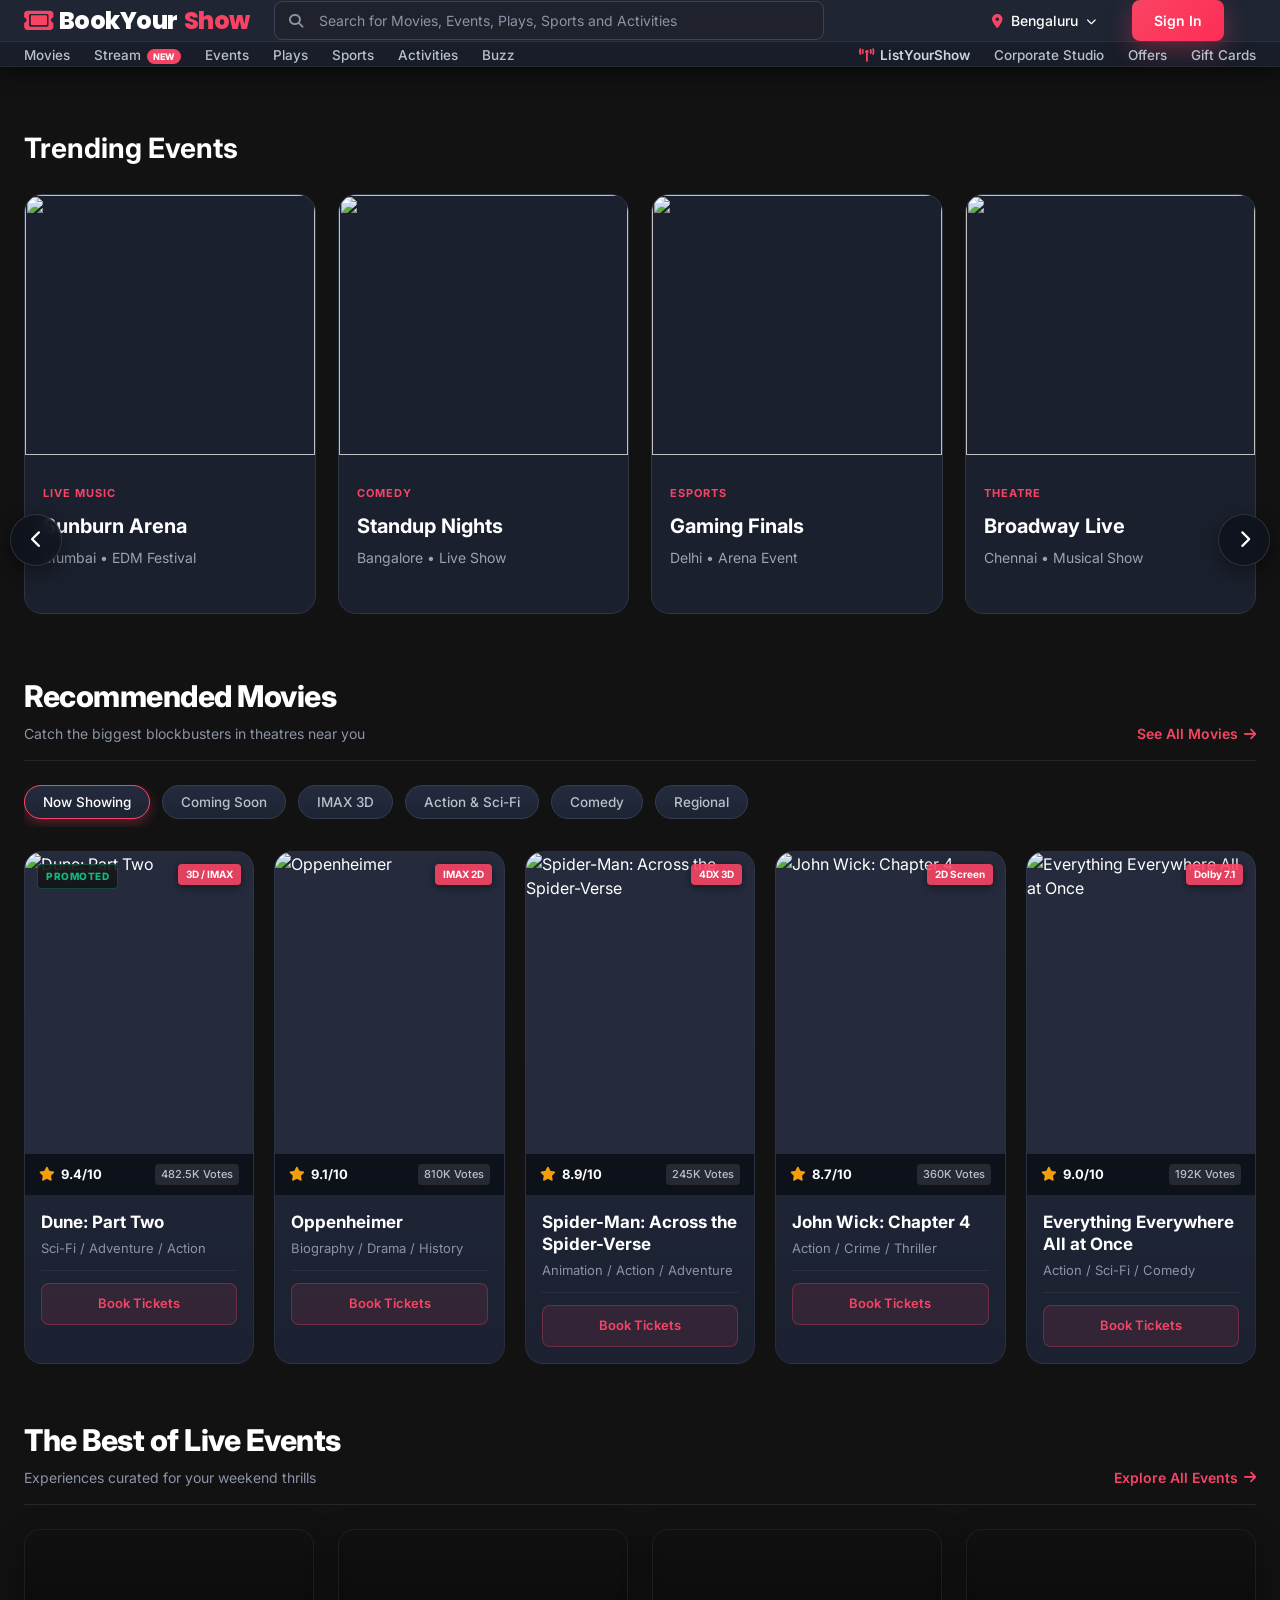
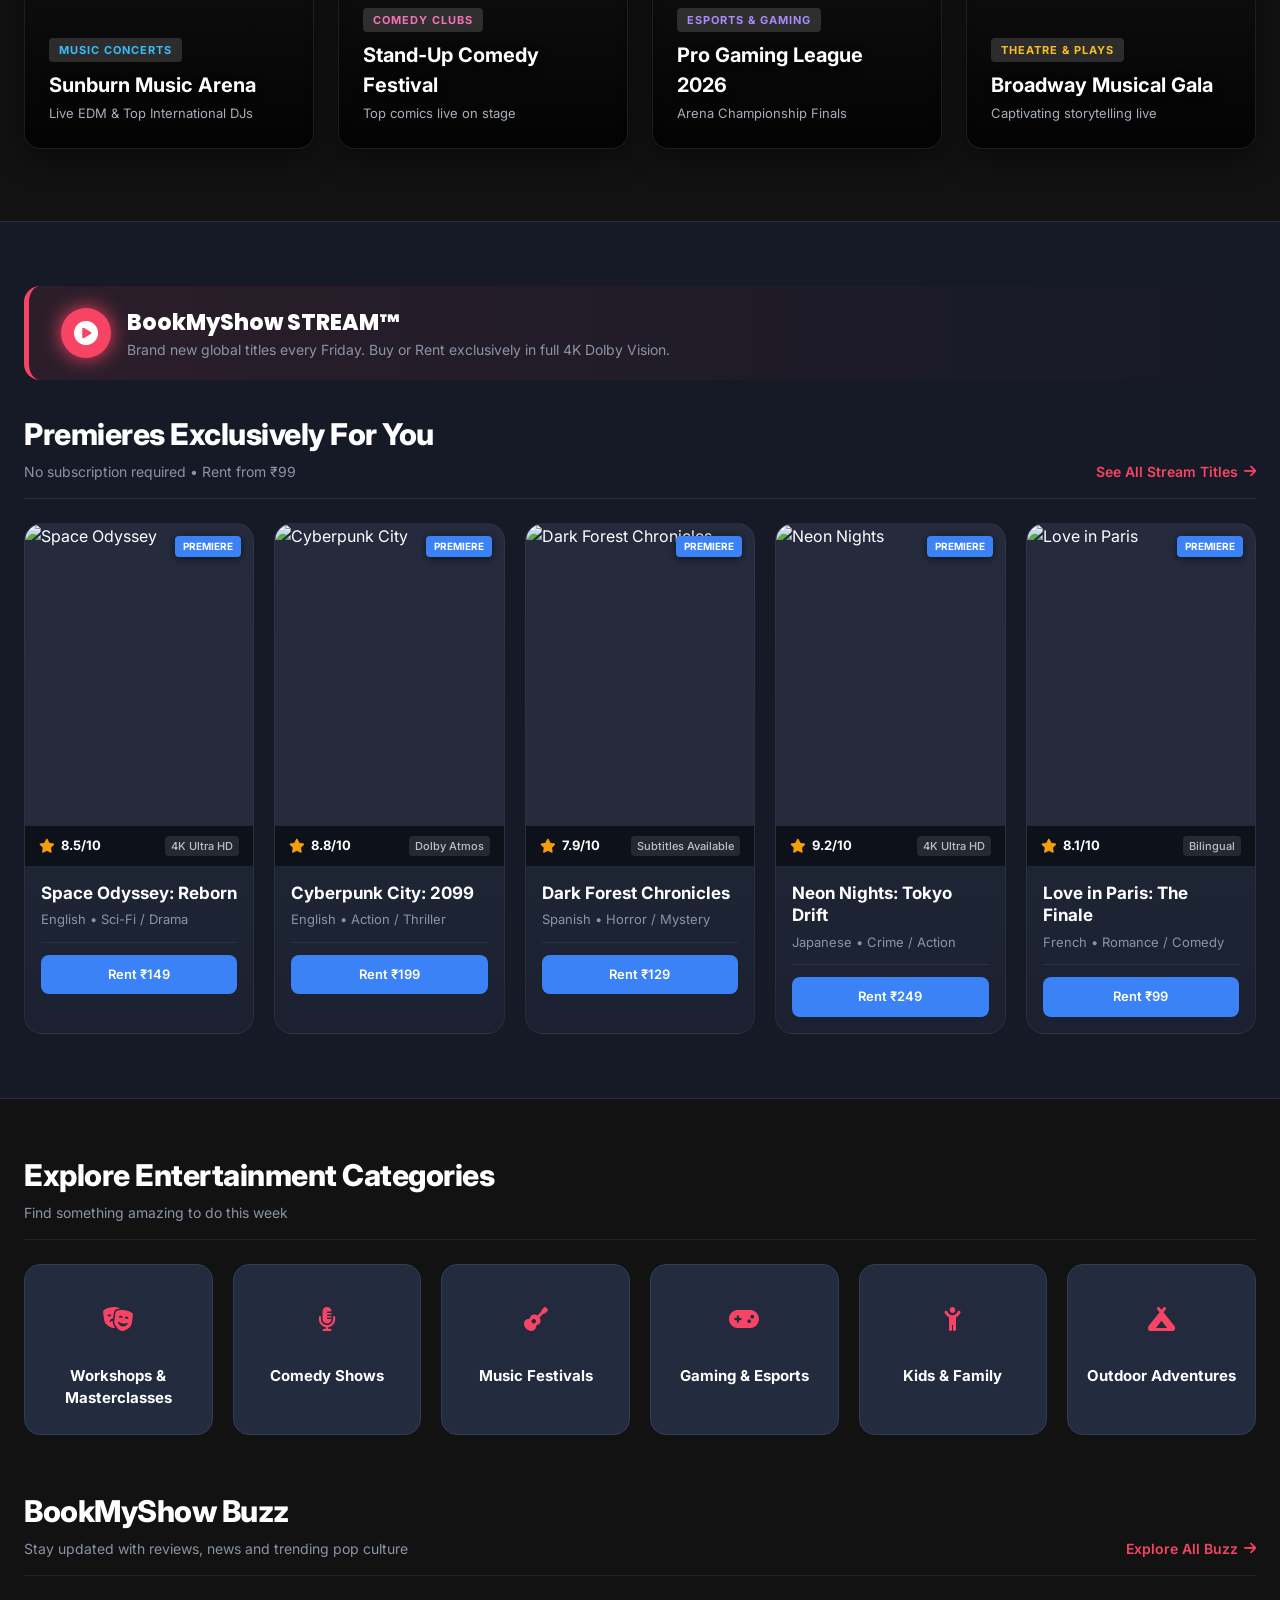
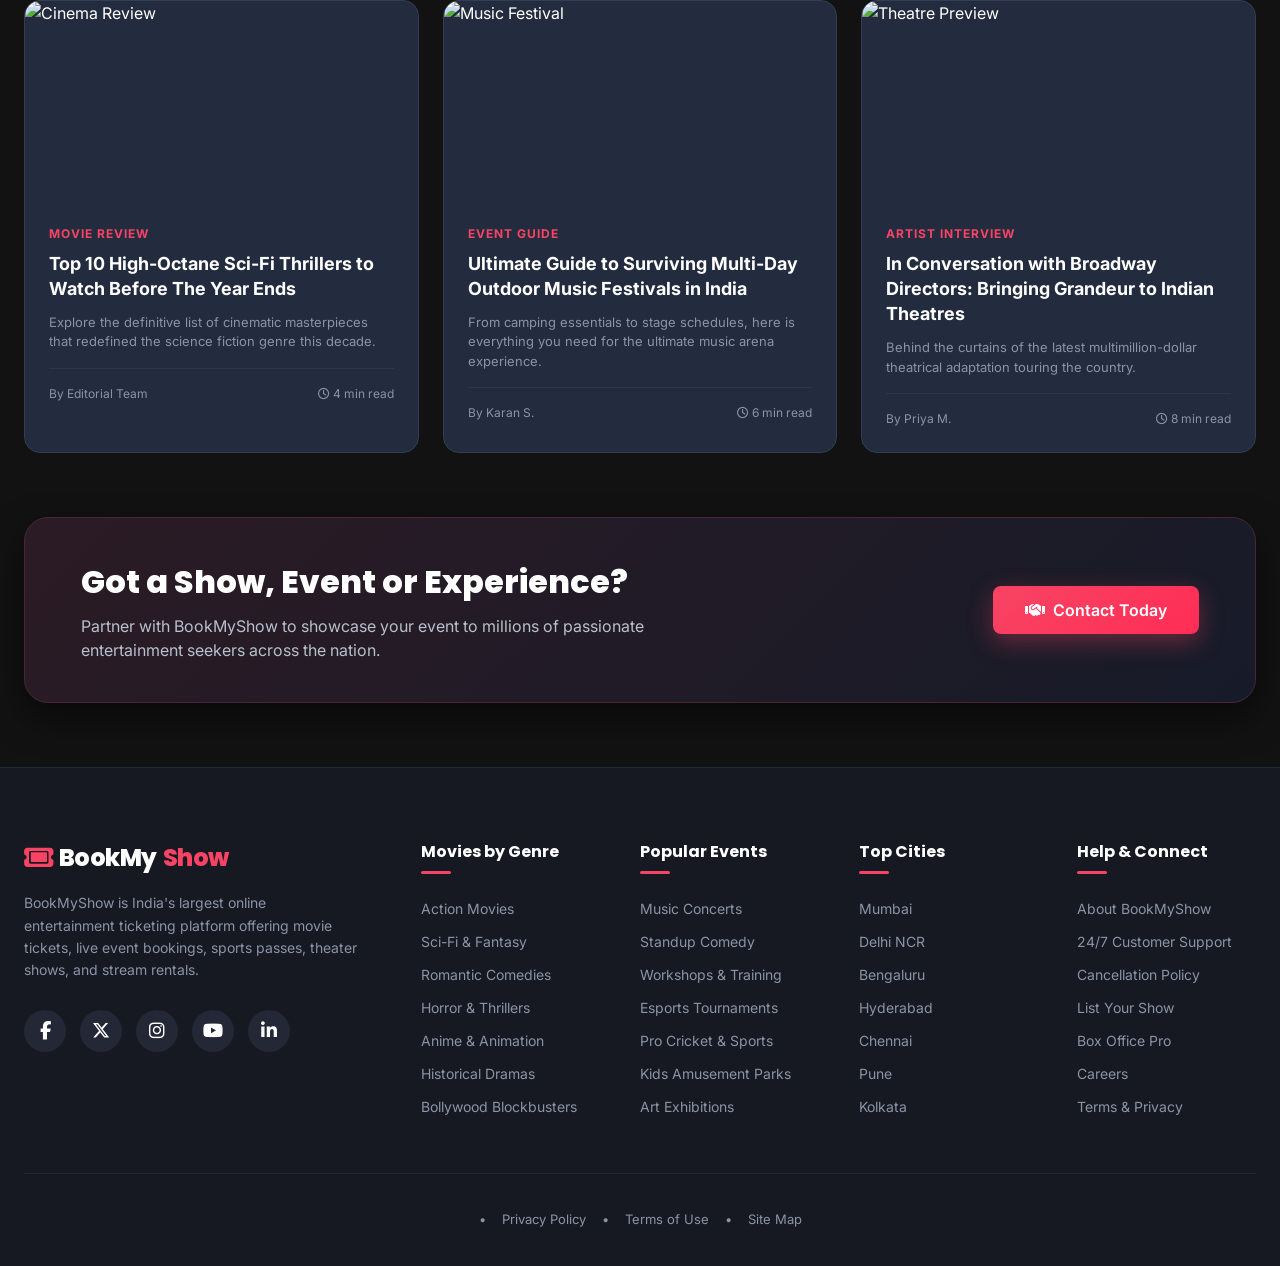
==== index.html @ 6dfcca44 "Bookmyshow website" ====
<!DOCTYPE html>
<html lang="en">
<head>
    <meta charset="UTF-8">
    <meta name="viewport" content="width=device-width, initial-scale=1.0">
    <title>BookMyShow - Movie Tickets, Plays, Sports, Events & Cinemas</title>
    <link rel="preconnect" href="https://fonts.googleapis.com">
    <link rel="preconnect" href="https://fonts.gstatic.com" crossorigin>
    <link href="https://fonts.googleapis.com/css2?family=Inter:wght@300;400;500;600;700;800&family=Poppins:wght@600;700;800&display=swap" rel="stylesheet">
    <link rel="stylesheet" href="https://cdnjs.cloudflare.com/ajax/libs/font-awesome/6.4.0/css/all.min.css">
    <link rel="stylesheet" href="bookmyshow.css">
</head>
<body>

    <header>
        <nav class="top-nav">
            <div class="container nav-container">
                <div class="nav-left">
                    <a href="#" class="brand-logo">
                        <i class="fa-solid fa-ticket"></i>
                        BookYour<span>Show</span>
                    </a>
                    <div class="search-container">
                        <i class="fa-solid fa-magnifying-glass search-icon"></i>
                        <input type="text" class="search-input" placeholder="Search for Movies, Events, Plays, Sports and Activities">
                    </div>
                </div>

                <div class="nav-right">
                    <div class="city-selector">
                        <i class="fa-solid fa-location-dot" style="color: var(--accent);"></i>
                        <span>Bengaluru</span>
                        <i class="fa-solid fa-chevron-down" style="font-size: 10px;"></i>
                        
                        <div class="city-dropdown">
                            <div class="dropdown-title">Popular Cities</div>
                            <div class="city-grid">
                                <div class="city-item">Mumbai</div>
                                <div class="city-item">NCR</div>
                                <div class="city-item">Bengaluru</div>
                                <div class="city-item">Hyderabad</div>
                                <div class="city-item">Ahmedabad</div>
                                <div class="city-item">Chandigarh</div>
                                <div class="city-item">Chennai</div>
                                <div class="city-item">Pune</div>
                                <div class="city-item">Kolkata</div>
                            </div>
                        </div>
                    </div>

                    <a href="signin.html" class="btn btn-primary">Sign In</a>
                    <div class="menu-toggle" title="Menu">
                    </div>
                </div>
            </div>
        </nav>

        <nav class="sub-nav">
            <div class="container sub-nav-container">
                <ul class="sub-nav-list">
                    <li><a href="#movies" class="sub-nav-link">Movies</a></li>
                    <li><a href="#stream" class="sub-nav-link">Stream<span class="sub-nav-badge">New</span></a></li>
                    <li><a href="#events" class="sub-nav-link">Events</a></li>
                    <li><a href="#plays" class="sub-nav-link">Plays</a></li>
                    <li><a href="#sports" class="sub-nav-link">Sports</a></li>
                    <li><a href="#activities" class="sub-nav-link">Activities</a></li>
                    <li><a href="#buzz" class="sub-nav-link">Buzz</a></li>
                </ul>
                <ul class="sub-nav-list sub-nav-right">
                    <li><a href="#" class="sub-nav-link" style="color: #cbd5e1; font-weight: 600;"><i class="fa-solid fa-tower-broadcast" style="margin-right: 6px; color: var(--accent);"></i>ListYourShow</a></li>
                    <li><a href="#" class="sub-nav-link">Corporate Studio</a></li>
                    <li><a href="#" class="sub-nav-link">Offers</a></li>
                    <li><a href="#" class="sub-nav-link">Gift Cards</a></li>
                </ul>
            </div>
        </nav>
    </header>

    <main>

<section class="trend-section container">

    <div class="trend-head">
        <h2>Trending Events</h2>

        <div class="trend-nav">
            <label for="event1"><i class="fa-solid fa-chevron-left"></i></label>
            <label for="event2"><i class="fa-solid fa-chevron-right"></i></label>
        </div>
    </div>

    <input type="radio" name="event-slider" id="event1" checked>
    <input type="radio" name="event-slider" id="event2">

    <div class="trend-slider">

        <div class="trend-track first">

            <div class="trend-card">
                <img src="https://images.unsplash.com/photo-1501386761578-eac5c94b800a?q=80&w=1200&auto=format&fit=crop">
                <div class="trend-info">
                    <span>LIVE MUSIC</span>
                    <h3>Sunburn Arena</h3>
                    <p>Mumbai • EDM Festival</p>
                </div>
            </div>

            <div class="trend-card">
                <img src="https://images.unsplash.com/photo-1514525253161-7a46d19cd819?q=80&w=1200&auto=format&fit=crop">
                <div class="trend-info">
                    <span>COMEDY</span>
                    <h3>Standup Nights</h3>
                    <p>Bangalore • Live Show</p>
                </div>
            </div>

            <div class="trend-card">
                <img src="https://images.unsplash.com/photo-1540039155733-5bb30b53aa14?q=80&w=1200&auto=format&fit=crop">
                <div class="trend-info">
                    <span>ESPORTS</span>
                    <h3>Gaming Finals</h3>
                    <p>Delhi • Arena Event</p>
                </div>
            </div>

            <div class="trend-card">
                <img src="https://images.unsplash.com/photo-1460723237483-7a6dc9d0b212?q=80&w=1200&auto=format&fit=crop">
                <div class="trend-info">
                    <span>THEATRE</span>
                    <h3>Broadway Live</h3>
                    <p>Chennai • Musical Show</p>
                </div>
            </div>

        </div>

        <div class="trend-track second">

            <div class="trend-card">
                <img src="https://images.unsplash.com/photo-1493225457124-a3eb161ffa5f?q=80&w=1200&auto=format&fit=crop">
                <div class="trend-info">
                    <span>DJ NIGHT</span>
                    <h3>Neon Party</h3>
                    <p>Hyderabad • Club Event</p>
                </div>
            </div>

            <div class="trend-card">
                <img src="https://images.unsplash.com/photo-1511578314322-379afb476865?q=80&w=1200&auto=format&fit=crop">
                <div class="trend-info">
                    <span>FOOD FEST</span>
                    <h3>Street Carnival</h3>
                    <p>Kolkata • Food Event</p>
                </div>
            </div>

            <div class="trend-card">
                <img src="https://images.unsplash.com/photo-1521334884684-d80222895322?q=80&w=1200&auto=format&fit=crop">
                <div class="trend-info">
                    <span>FASHION</span>
                    <h3>Fashion Week</h3>
                    <p>Mumbai • Designer Show</p>
                </div>
            </div>

            <div class="trend-card">
                <img src="https://images.unsplash.com/photo-1516280440614-37939bbacd81?q=80&w=1200&auto=format&fit=crop">
                <div class="trend-info">
                    <span>LIVE BAND</span>
                    <h3>Indie Tour</h3>
                    <p>Bangalore • Arena</p>
                </div>
            </div>

        </div>

    </div>

</section>

        <section id="movies" class="container">
            <div class="section-header">
                <div class="section-title-wrapper">
                    <h2 class="section-title">Recommended Movies</h2>
                    <p class="section-subtitle">Catch the biggest blockbusters in theatres near you</p>
                </div>
                <a href="#" class="see-all">See All Movies <i class="fa-solid fa-arrow-right"></i></a>
            </div>

            <div class="filter-tags">
                <button class="filter-btn active">Now Showing</button>
                <button class="filter-btn">Coming Soon</button>
                <button class="filter-btn">IMAX 3D</button>
                <button class="filter-btn">Action & Sci-Fi</button>
                <button class="filter-btn">Comedy</button>
                <button class="filter-btn">Regional</button>
            </div>

            <div class="movie-grid">
                <!-- Movie Card 1 -->
                <div class="movie-card">
                    <div class="poster-container">
                        <span class="promoted-badge">Promoted</span>
                        <span class="format-badge">3D / IMAX</span>
                        <img src="https://images.unsplash.com/photo-1534447677768-be436bb09401?q=80&w=800&auto=format&fit=crop" alt="Dune: Part Two" class="poster-img">
                        <div class="rating-bar">
                            <div class="rating-score"><i class="fa-solid fa-star"></i> 9.4/10</div>
                            <div class="votes-count">482.5K Votes</div>
                        </div>
                    </div>
                    <div class="movie-info">
                        <div>
                            <h3 class="movie-title">Dune: Part Two</h3>
                            <p class="movie-meta">Sci-Fi / Adventure / Action</p>
                        </div>
                        <div class="card-actions">
                            <a href="movies.html" class="book-btn">Book Tickets</a>
                        </div>
                    </div>
                </div>

                <div class="movie-card">
                    <div class="poster-container">
                        <span class="format-badge">IMAX 2D</span>
                        <img src="https://images.unsplash.com/photo-1509347528160-9a9e33742cdb?q=80&w=800&auto=format&fit=crop" alt="Oppenheimer" class="poster-img">
                        <div class="rating-bar">
                            <div class="rating-score"><i class="fa-solid fa-star"></i> 9.1/10</div>
                            <div class="votes-count">810K Votes</div>
                        </div>
                    </div>
                    <div class="movie-info">
                        <div>
                            <h3 class="movie-title">Oppenheimer</h3>
                            <p class="movie-meta">Biography / Drama / History</p>
                        </div>
                        <div class="card-actions">
                            <a href="movies.html" class="book-btn">Book Tickets</a>
                        </div>
                    </div>
                </div>

                <div class="movie-card">
                    <div class="poster-container">
                        <span class="format-badge">4DX 3D</span>
                        <img src="https://images.unsplash.com/photo-1579783900882-c0d3dad7b119?q=80&w=800&auto=format&fit=crop" alt="Spider-Man: Across the Spider-Verse" class="poster-img">
                        <div class="rating-bar">
                            <div class="rating-score"><i class="fa-solid fa-star"></i> 8.9/10</div>
                            <div class="votes-count">245K Votes</div>
                        </div>
                    </div>
                    <div class="movie-info">
                        <div>
                            <h3 class="movie-title">Spider-Man: Across the Spider-Verse</h3>
                            <p class="movie-meta">Animation / Action / Adventure</p>
                        </div>
                        <div class="card-actions">
                            <a href="movies.html" class="book-btn">Book Tickets</a>
                        </div>
                    </div>
                </div>

                <div class="movie-card">
                    <div class="poster-container">
                        <span class="format-badge">2D Screen</span>
                        <img src="https://images.unsplash.com/photo-1517604931442-7e0c8ed2963c?q=80&w=800&auto=format&fit=crop" alt="John Wick: Chapter 4" class="poster-img">
                        <div class="rating-bar">
                            <div class="rating-score"><i class="fa-solid fa-star"></i> 8.7/10</div>
                            <div class="votes-count">360K Votes</div>
                        </div>
                    </div>
                    <div class="movie-info">
                        <div>
                            <h3 class="movie-title">John Wick: Chapter 4</h3>
                            <p class="movie-meta">Action / Crime / Thriller</p>
                        </div>
                        <div class="card-actions">
                            <a href="movies.html" class="book-btn">Book Tickets</a>
                        </div>
                    </div>
                </div>

                <div class="movie-card">
                    <div class="poster-container">
                        <span class="format-badge">Dolby 7.1</span>
                        <img src="https://images.unsplash.com/photo-1485846234645-a62644f84728?q=80&w=800&auto=format&fit=crop" alt="Everything Everywhere All at Once" class="poster-img">
                        <div class="rating-bar">
                            <div class="rating-score"><i class="fa-solid fa-star"></i> 9.0/10</div>
                            <div class="votes-count">192K Votes</div>
                        </div>
                    </div>
                    <div class="movie-info">
                        <div>
                            <h3 class="movie-title">Everything Everywhere All at Once</h3>
                            <p class="movie-meta">Action / Sci-Fi / Comedy</p>
                        </div>
                        <div class="card-actions">
                            <a href="movies.html" class="book-btn">Book Tickets</a>
                        </div>
                    </div>
                </div>
            </div>
        </section>

        <section id="events" class="container" style="margin-top: 40px;">
            <div class="section-header">
                <div class="section-title-wrapper">
                    <h2 class="section-title">The Best of Live Events</h2>
                    <p class="section-subtitle">Experiences curated for your weekend thrills</p>
                </div>
                <a href="#" class="see-all">Explore All Events <i class="fa-solid fa-arrow-right"></i></a>
            </div>

            <div class="promo-grid">
                <div class="promo-card" style="background-image: url('https://images.unsplash.com/photo-1470225620780-dba8ba36b745?q=80&w=800&auto=format&fit=crop');">
                    <div class="promo-content">
                        <span class="promo-badge" style="color: #38bdf8;">Music Concerts</span>
                        <h3 class="promo-title">Sunburn Music Arena</h3>
                        <p class="promo-desc">Live EDM & Top International DJs</p>
                    </div>
                </div>

                <div class="promo-card" style="background-image: url('https://images.unsplash.com/photo-1585699324551-f6c309eed567?q=80&w=800&auto=format&fit=crop');">
                    <div class="promo-content">
                        <span class="promo-badge" style="color: #f472b6;">Comedy Clubs</span>
                        <h3 class="promo-title">Stand-Up Comedy Festival</h3>
                        <p class="promo-desc">Top comics live on stage</p>
                    </div>
                </div>

                <div class="promo-card" style="background-image: url('https://images.unsplash.com/photo-1540039155733-5bb30b53aa14?q=80&w=800&auto=format&fit=crop');">
                    <div class="promo-content">
                        <span class="promo-badge" style="color: #a78bfa;">Esports & Gaming</span>
                        <h3 class="promo-title">Pro Gaming League 2026</h3>
                        <p class="promo-desc">Arena Championship Finals</p>
                    </div>
                </div>

                <div class="promo-card" style="background-image: url('https://images.unsplash.com/photo-1460723237483-7a6dc9d0b212?q=80&w=800&auto=format&fit=crop');">
                    <div class="promo-content">
                        <span class="promo-badge" style="color: #fbbf24;">Theatre & Plays</span>
                        <h3 class="promo-title">Broadway Musical Gala</h3>
                        <p class="promo-desc">Captivating storytelling live</p>
                    </div>
                </div>
            </div>
        </section>

        <section id="stream" class="premiere-section">
            <div class="container">
                <div class="premiere-brand">
                    <div class="brand-icon-box">
                        <i class="fa-solid fa-circle-play"></i>
                    </div>
                    <div class="brand-texts">
                        <h3>BookMyShow STREAM™</h3>
                        <p>Brand new global titles every Friday. Buy or Rent exclusively in full 4K Dolby Vision.</p>
                    </div>
                </div>

                <div class="section-header" style="margin-top: 0;">
                    <div class="section-title-wrapper">
                        <h2 class="section-title" style="color: white;">Premieres Exclusively For You</h2>
                        <p class="section-subtitle">No subscription required • Rent from ₹99</p>
                    </div>
                    <a href="#" class="see-all">See All Stream Titles <i class="fa-solid fa-arrow-right"></i></a>
                </div>

                <div class="movie-grid">
                    <div class="movie-card">
                        <div class="poster-container">
                            <span class="format-badge" style="background-color: #3b82f6;">PREMIERE</span>
                            <img src="https://images.unsplash.com/photo-1536440136628-849c177e76a1?q=80&w=800&auto=format&fit=crop" alt="Space Odyssey" class="poster-img">
                            <div class="rating-bar">
                                <div class="rating-score"><i class="fa-solid fa-star"></i> 8.5/10</div>
                                <div class="votes-count">4K Ultra HD</div>
                            </div>
                        </div>
                        <div class="movie-info">
                            <div>
                                <h3 class="movie-title">Space Odyssey: Reborn</h3>
                                <p class="movie-meta">English • Sci-Fi / Drama</p>
                            </div>
                            <div class="card-actions">
                                <a href="stream.html" class="book-btn stream-btn">Rent ₹149</a>
                            </div>
                        </div>
                    </div>

                    <div class="movie-card">
                        <div class="poster-container">
                            <span class="format-badge" style="background-color: #3b82f6;">PREMIERE</span>
                            <img src="https://images.unsplash.com/photo-1574717024653-61fd2cf4d44d?q=80&w=800&auto=format&fit=crop" alt="Cyberpunk City" class="poster-img">
                            <div class="rating-bar">
                                <div class="rating-score"><i class="fa-solid fa-star"></i> 8.8/10</div>
                                <div class="votes-count">Dolby Atmos</div>
                            </div>
                        </div>
                        <div class="movie-info">
                            <div>
                                <h3 class="movie-title">Cyberpunk City: 2099</h3>
                                <p class="movie-meta">English • Action / Thriller</p>
                            </div>
                            <div class="card-actions">
                                <div class="book-btn" style="background-color: #3b82f6; color: white; border: none;">Rent ₹199</div>
                            </div>
                        </div>
                    </div>

                    <div class="movie-card">
                        <div class="poster-container">
                            <span class="format-badge" style="background-color: #3b82f6;">PREMIERE</span>
                            <img src="https://images.unsplash.com/photo-1478760329108-5c3ed9d495a0?q=80&w=800&auto=format&fit=crop" alt="Dark Forest Chronicles" class="poster-img">
                            <div class="rating-bar">
                                <div class="rating-score"><i class="fa-solid fa-star"></i> 7.9/10</div>
                                <div class="votes-count">Subtitles Available</div>
                            </div>
                        </div>
                        <div class="movie-info">
                            <div>
                                <h3 class="movie-title">Dark Forest Chronicles</h3>
                                <p class="movie-meta">Spanish • Horror / Mystery</p>
                            </div>
                            <div class="card-actions">
                                <div class="book-btn" style="background-color: #3b82f6; color: white; border: none;">Rent ₹129</div>
                            </div>
                        </div>
                    </div>

                    <div class="movie-card">
                        <div class="poster-container">
                            <span class="format-badge" style="background-color: #3b82f6;">PREMIERE</span>
                            <img src="https://images.unsplash.com/photo-1518709268805-4e9042af9f23?q=80&w=800&auto=format&fit=crop" alt="Neon Nights" class="poster-img">
                            <div class="rating-bar">
                                <div class="rating-score"><i class="fa-solid fa-star"></i> 9.2/10</div>
                                <div class="votes-count">4K Ultra HD</div>
                            </div>
                        </div>
                        <div class="movie-info">
                            <div>
                                <h3 class="movie-title">Neon Nights: Tokyo Drift</h3>
                                <p class="movie-meta">Japanese • Crime / Action</p>
                            </div>
                            <div class="card-actions">
                                <div class="book-btn" style="background-color: #3b82f6; color: white; border: none;">Rent ₹249</div>
                            </div>
                        </div>
                    </div>

                    <div class="movie-card">
                        <div class="poster-container">
                            <span class="format-badge" style="background-color: #3b82f6;">PREMIERE</span>
                            <img src="https://images.unsplash.com/photo-1518895949257-7621c3c786d7?q=80&w=800&auto=format&fit=crop" alt="Love in Paris" class="poster-img">
                            <div class="rating-bar">
                                <div class="rating-score"><i class="fa-solid fa-star"></i> 8.1/10</div>
                                <div class="votes-count">Bilingual</div>
                            </div>
                        </div>
                        <div class="movie-info">
                            <div>
                                <h3 class="movie-title">Love in Paris: The Finale</h3>
                                <p class="movie-meta">French • Romance / Comedy</p>
                            </div>
                            <div class="card-actions">
                                <div class="book-btn" style="background-color: #3b82f6; color: white; border: none;">Rent ₹99</div>
                            </div>
                        </div>
                    </div>
                </div>
            </div>
        </section>

        <section id="activities" class="container">
            <div class="section-header">
                <div class="section-title-wrapper">
                    <h2 class="section-title">Explore Entertainment Categories</h2>
                    <p class="section-subtitle">Find something amazing to do this week</p>
                </div>
            </div>

            <div class="categories-grid">
                <div class="category-item">
                    <div class="category-icon"><i class="fa-solid fa-masks-theater"></i></div>
                    <div class="category-name">Workshops & Masterclasses</div>
                </div>
                <div class="category-item">
                    <div class="category-icon"><i class="fa-solid fa-microphone-lines"></i></div>
                    <div class="category-name">Comedy Shows</div>
                </div>
                <div class="category-item">
                    <div class="category-icon"><i class="fa-solid fa-guitar"></i></div>
                    <div class="category-name">Music Festivals</div>
                </div>
                <div class="category-item">
                    <div class="category-icon"><i class="fa-solid fa-gamepad"></i></div>
                    <div class="category-name">Gaming & Esports</div>
                </div>
                <div class="category-item">
                    <div class="category-icon"><i class="fa-solid fa-child-reaching"></i></div>
                    <div class="category-name">Kids & Family</div>
                </div>
                <div class="category-item">
                    <div class="category-icon"><i class="fa-solid fa-campground"></i></div>
                    <div class="category-name">Outdoor Adventures</div>
                </div>
            </div>
        </section>

        <section id="buzz" class="container">
            <div class="section-header">
                <div class="section-title-wrapper">
                    <h2 class="section-title">BookMyShow Buzz</h2>
                    <p class="section-subtitle">Stay updated with reviews, news and trending pop culture</p>
                </div>
                <a href="#" class="see-all">Explore All Buzz <i class="fa-solid fa-arrow-right"></i></a>
            </div>

            <div class="buzz-grid">
                <article class="buzz-card">
                    <div class="buzz-img-box">
                        <img src="https://images.unsplash.com/photo-1489599849927-2ee91cede3ba?q=80&w=800&auto=format&fit=crop" alt="Cinema Review" class="buzz-img">
                    </div>
                    <div class="buzz-info">
                        <span class="buzz-tag">Movie Review</span>
                        <h3 class="buzz-title">Top 10 High-Octane Sci-Fi Thrillers to Watch Before The Year Ends</h3>
                        <p class="movie-meta" style="margin-bottom: 0;">Explore the definitive list of cinematic masterpieces that redefined the science fiction genre this decade.</p>
                        <div class="buzz-footer">
                            <span>By Editorial Team</span>
                            <span><i class="fa-regular fa-clock"></i> 4 min read</span>
                        </div>
                    </div>
                </article>

                <article class="buzz-card">
                    <div class="buzz-img-box">
                        <img src="https://images.unsplash.com/photo-1514525253161-7a46d19cd819?q=80&w=800&auto=format&fit=crop" alt="Music Festival" class="buzz-img">
                    </div>
                    <div class="buzz-info">
                        <span class="buzz-tag">Event Guide</span>
                        <h3 class="buzz-title">Ultimate Guide to Surviving Multi-Day Outdoor Music Festivals in India</h3>
                        <p class="movie-meta" style="margin-bottom: 0;">From camping essentials to stage schedules, here is everything you need for the ultimate music arena experience.</p>
                        <div class="buzz-footer">
                            <span>By Karan S.</span>
                            <span><i class="fa-regular fa-clock"></i> 6 min read</span>
                        </div>
                    </div>
                </article>

                <article class="buzz-card">
                    <div class="buzz-img-box">
                        <img src="https://images.unsplash.com/photo-1513151233558-d860c5398176?q=80&w=800&auto=format&fit=crop" alt="Theatre Preview" class="buzz-img">
                    </div>
                    <div class="buzz-info">
                        <span class="buzz-tag">Artist Interview</span>
                        <h3 class="buzz-title">In Conversation with Broadway Directors: Bringing Grandeur to Indian Theatres</h3>
                        <p class="movie-meta" style="margin-bottom: 0;">Behind the curtains of the latest multimillion-dollar theatrical adaptation touring the country.</p>
                        <div class="buzz-footer">
                            <span>By Priya M.</span>
                            <span><i class="fa-regular fa-clock"></i> 8 min read</span>
                        </div>
                    </div>
                </article>
            </div>

            <div class="list-show-banner">
                <div class="list-show-left">
                    <h2>Got a Show, Event or Experience?</h2>
                    <p>Partner with BookMyShow to showcase your event to millions of passionate entertainment seekers across the nation.</p>
                </div>
                <div>
                    <button class="btn btn-primary btn-large" style="white-space: nowrap;"><i class="fa-solid fa-handshake"></i> Contact Today</button>
                </div>
            </div>
        </section>
    </main>

    <footer>
        <div class="container">
            <div class="footer-grid">
                <div class="footer-col footer-logo-col">
                    <a href="#" class="brand-logo" style="margin-bottom: 16px;">
                        <i class="fa-solid fa-ticket"></i>
                        BookMy<span>Show</span>
                    </a>
                    <p class="footer-desc">BookMyShow is India's largest online entertainment ticketing platform offering movie tickets, live event bookings, sports passes, theater shows, and stream rentals.</p>
                    <div class="social-icons">
                        <a href="#" class="social-btn" title="Facebook"><i class="fa-brands fa-facebook-f"></i></a>
                        <a href="#" class="social-btn" title="Twitter"><i class="fa-brands fa-x-twitter"></i></a>
                        <a href="#" class="social-btn" title="Instagram"><i class="fa-brands fa-instagram"></i></a>
                        <a href="#" class="social-btn" title="YouTube"><i class="fa-brands fa-youtube"></i></a>
                        <a href="#" class="social-btn" title="LinkedIn"><i class="fa-brands fa-linkedin-in"></i></a>
                    </div>
                </div>

                <div class="footer-col">
                    <h4>Movies by Genre</h4>
                    <div class="footer-links">
                        <a href="#">Action Movies</a>
                        <a href="#">Sci-Fi & Fantasy</a>
                        <a href="#">Romantic Comedies</a>
                        <a href="#">Horror & Thrillers</a>
                        <a href="#">Anime & Animation</a>
                        <a href="#">Historical Dramas</a>
                        <a href="#">Bollywood Blockbusters</a>
                    </div>
                </div>

                <div class="footer-col">
                    <h4>Popular Events</h4>
                    <div class="footer-links">
                        <a href="#">Music Concerts</a>
                        <a href="#">Standup Comedy</a>
                        <a href="#">Workshops & Training</a>
                        <a href="#">Esports Tournaments</a>
                        <a href="#">Pro Cricket & Sports</a>
                        <a href="#">Kids Amusement Parks</a>
                        <a href="#">Art Exhibitions</a>
                    </div>
                </div>

                <div class="footer-col">
                    <h4>Top Cities</h4>
                    <div class="footer-links">
                        <a href="#">Mumbai</a>
                        <a href="#">Delhi NCR</a>
                        <a href="#">Bengaluru</a>
                        <a href="#">Hyderabad</a>
                        <a href="#">Chennai</a>
                        <a href="#">Pune</a>
                        <a href="#">Kolkata</a>
                    </div>
                </div>

                <div class="footer-col">
                    <h4>Help & Connect</h4>
                    <div class="footer-links">
                        <a href="#">About BookMyShow</a>
                        <a href="#">24/7 Customer Support</a>
                        <a href="#">Cancellation Policy</a>
                        <a href="#">List Your Show</a>
                        <a href="#">Box Office Pro</a>
                        <a href="#">Careers</a>
                        <a href="#">Terms & Privacy</a>
                    </div>
                </div>
            </div>

            <div class="footer-bottom">
                <div class="copyright-box">
                    <span>•</span>
                    <a href="#">Privacy Policy</a>
                    <span>•</span>
                    <a href="#">Terms of Use</a>
                    <span>•</span>
                    <a href="#">Site Map</a>
                </div>
            </div>
        </div>
    </footer>

</body>
</html>
---- bookmyshow.css ----
/* ===== CSS CUSTOM PROPERTIES ===== */
:root {
    --bg-main: #121212;
    --bg-secondary: #1f2533;
    --bg-card: #232b3e;

    --text-main: #ffffff;
    --text-secondary: #b8c0cc;
    --text-muted: #8b93a7;

    --accent: #f84464;
    --accent-hover: #ff2d55;

    --border: #343d52;
    --shadow: 0 10px 30px rgba(0, 0, 0, 0.45);

    --radius-sm: 8px;
    --radius-md: 16px;
    --radius-lg: 24px;

    --transition: 0.35s ease;
}

/* ===== RESET ===== */
* {
    margin: 0;
    padding: 0;
    box-sizing: border-box;
}

html {
    scroll-behavior: smooth;
}

body {
    font-family: 'Inter', sans-serif;
    background: var(--bg-main);
    color: var(--text-main);
    line-height: 1.5;
    overflow-x: hidden;
}

a {
    color: inherit;
    text-decoration: none;
    transition: var(--transition);
}

button,
input,
select {
    font-family: inherit;
    border: none;
    outline: none;
    background: none;
    color: inherit;
}

ul {
    list-style: none;
}

/* ===== SCROLLBAR ===== */
::-webkit-scrollbar {
    width: 10px;
}

::-webkit-scrollbar-track {
    background: var(--bg-main);
}

::-webkit-scrollbar-thumb {
    background: #3b435a;
    border-radius: 5px;
}

::-webkit-scrollbar-thumb:hover {
    background: var(--accent);
}

/* ===== LAYOUT ===== */
.container {
    max-width: 1320px;
    margin: 0 auto;
    padding: 0 24px;
}

/* ===== HEADER ===== */
header {
    position: sticky;
    top: 0;
    z-index: 1000;
    box-shadow: 0 4px 25px rgba(0, 0, 0, 0.6);
}

/* ===== TOP NAV ===== */
.top-nav {
    background: var(--bg-secondary);
    border-bottom: 1px solid rgba(255, 255, 255, 0.05);
    backdrop-filter: blur(14px);
}

.nav-container {
    display: flex;
    align-items: center;
    justify-content: space-between;
    gap: 24px;
}

.nav-left,
.nav-right {
    display: flex;
    align-items: center;
    gap: 24px;
}

.nav-left {
    flex: 1;
    max-width: 800px;
}

/* ===== BRAND LOGO ===== */
.brand-logo {
    font-family: 'Poppins', sans-serif;
    font-size: 24px;
    font-weight: 800;
    letter-spacing: -0.5px;
    color: var(--text-main);
    display: flex;
    align-items: center;
    gap: 6px;
}

.brand-logo span {
    color: var(--accent);
}

.brand-logo i {
    color: var(--accent);
    font-size: 26px;
}

.footer-brand-logo {
    margin-bottom: 16px;
}

/* ===== SEARCH ===== */
.search-container {
    flex: 1;
    position: relative;
    max-width: 550px;
}

.search-input {
    width: 100%;
    background-color: #1f212d;
    border: 1px solid #3d4158;
    padding: 10px 16px 10px 44px;
    border-radius: var(--radius-sm);
    font-size: 14px;
    color: var(--text-main);
    transition: var(--transition);
}

.search-input:focus {
    border-color: var(--accent);
    box-shadow: 0 0 10px rgba(248, 68, 100, 0.2);
    background-color: #161822;
}

.search-input::placeholder {
    color: var(--text-muted);
}

.search-icon {
    position: absolute;
    left: 15px;
    top: 50%;
    transform: translateY(-50%);
    color: var(--text-muted);
    font-size: 14px;
}

/* ===== CITY SELECTOR ===== */
.city-selector {
    position: relative;
    display: flex;
    align-items: center;
    gap: 8px;
    font-size: 14px;
    font-weight: 500;
    cursor: pointer;
    color: var(--text-main);
    padding: 6px 12px;
    border-radius: var(--radius-sm);
    transition: var(--transition);
}

.city-selector:hover {
    color: var(--accent);
    background-color: rgba(255, 255, 255, 0.05);
}

.city-dropdown {
    position: absolute;
    top: 140%;
    right: 0;
    background-color: var(--bg-card);
    border: 1px solid var(--border);
    border-radius: var(--radius-md);
    width: 280px;
    padding: 16px;
    box-shadow: 0 10px 30px rgba(0, 0, 0, 0.8);
    opacity: 0;
    visibility: hidden;
    transform: translateY(10px);
    transition: var(--transition);
    z-index: 100;
}

.city-selector:hover .city-dropdown,
.city-dropdown:hover {
    opacity: 1;
    visibility: visible;
    transform: translateY(0);
}

.city-grid {
    display: grid;
    grid-template-columns: repeat(3, 1fr);
    gap: 10px;
    margin-top: 12px;
}

.city-item {
    text-align: center;
    padding: 8px 4px;
    background-color: rgba(255, 255, 255, 0.03);
    border: 1px solid var(--border);
    border-radius: var(--radius-sm);
    font-size: 12px;
    transition: var(--transition);
    cursor: pointer;
}

.city-item:hover {
    background-color: var(--accent);
    color: #fff;
    border-color: var(--accent);
}

.dropdown-title {
    font-size: 12px;
    text-transform: uppercase;
    letter-spacing: 1px;
    color: var(--text-muted);
    margin-bottom: 8px;
    font-weight: 700;
}

/* ===== BUTTONS ===== */
.btn {
    display: inline-flex;
    align-items: center;
    justify-content: center;
    gap: 8px;
    font-weight: 600;
    font-size: 14px;
    padding: 10px 22px;
    border-radius: var(--radius-sm);
    cursor: pointer;
    transition: var(--transition);
}

.btn-primary {
    background: linear-gradient(135deg, #f84464, #ff2d55);
    color: #fff;
    box-shadow: 0 8px 24px rgba(248, 68, 100, 0.35);
}

.btn-primary:hover {
    transform: translateY(-3px);
    box-shadow: 0 12px 28px rgba(248, 68, 100, 0.45);
}

.btn-large {
    padding: 14px 32px;
    font-size: 16px;
    border-radius: var(--radius-sm);
    white-space: nowrap;
}

/* ===== MENU TOGGLE ===== */
.menu-toggle {
    font-size: 22px;
    cursor: pointer;
    color: var(--text-main);
    padding: 4px;
    transition: var(--transition);
}

.menu-toggle:hover {
    color: var(--accent);
}

/* ===== SUB NAV ===== */
.sub-nav {
    background: #181d29;
    border-bottom: 1px solid rgba(255, 255, 255, 0.05);
}

.sub-nav-container {
    display: flex;
    align-items: center;
    justify-content: space-between;
}

.sub-nav-list {
    display: flex;
    align-items: center;
    gap: 24px;
}

.sub-nav-link {
    font-size: 13.5px;
    font-weight: 500;
    color: var(--text-secondary);
    position: relative;
    padding-bottom: 4px;
}

.sub-nav-link:hover {
    color: var(--accent);
}

.sub-nav-link::after {
    content: '';
    position: absolute;
    left: 0;
    bottom: -2px;
    width: 0;
    height: 2px;
    background-color: var(--accent);
    transition: var(--transition);
}

.sub-nav-link:hover::after {
    width: 100%;
}

.sub-nav-list-link {
    color: #cbd5e1;
    font-weight: 600;
}

.sub-nav-list-icon {
    margin-right: 6px;
    color: var(--accent);
}

.sub-nav-badge {
    background-color: var(--accent);
    color: white;
    font-size: 9px;
    font-weight: 800;
    padding: 2px 6px;
    border-radius: 10px;
    text-transform: uppercase;
    margin-left: 6px;
    vertical-align: middle;
    animation: pulse 2s infinite;
}

@keyframes pulse {
    0% { opacity: 0.8; transform: scale(1); }
    50% { opacity: 1; transform: scale(1.05); box-shadow: 0 0 10px var(--accent); }
    100% { opacity: 0.8; transform: scale(1); }
}

/* ===== SECTION HEADER ===== */
.section-header {
    display: flex;
    align-items: flex-end;
    justify-content: space-between;
    margin: 54px 0 24px 0;
    border-bottom: 1px solid rgba(255, 255, 255, 0.08);
    padding-bottom: 16px;
}

.section-header-no-top {
    margin-top: 0;
}

.section-title-wrapper {
    display: flex;
    flex-direction: column;
    gap: 4px;
}

.section-title {
    font-size: 30px;
    font-weight: 800;
    letter-spacing: -0.5px;
    color: #fff;
}

.section-title-white {
    color: white;
}

.section-subtitle {
    font-size: 14px;
    color: var(--text-muted);
}

.see-all {
    color: var(--accent);
    font-size: 14px;
    font-weight: 600;
    display: inline-flex;
    align-items: center;
    gap: 6px;
}

.see-all:hover {
    color: var(--accent-hover);
    transform: translateX(3px);
}

/* ===== EVENTS SECTION ===== */
.events-section {
    margin-top: 40px;
}

/* ===== PROMO GRID ===== */
.promo-grid {
    display: grid;
    grid-template-columns: repeat(4, 1fr);
    gap: 24px;
}

.promo-card {
    position: relative;
    border-radius: var(--radius-md);
    overflow: hidden;
    height: 220px;
    display: flex;
    align-items: flex-end;
    padding: 24px;
    background-size: cover;
    background-position: center;
    box-shadow: var(--shadow);
    transition: var(--transition);
    cursor: pointer;
    border: 1px solid rgba(255, 255, 255, 0.05);
}

.promo-card:hover {
    transform: translateY(-8px);
    box-shadow: 0 15px 35px rgba(0, 0, 0, 0.8), 0 0 15px rgba(248, 68, 100, 0.2);
    border-color: rgba(248, 68, 100, 0.4);
}

.promo-card::before {
    content: '';
    position: absolute;
    inset: 0;
    background: linear-gradient(180deg, rgba(0, 0, 0, 0.1) 0%, rgba(0, 0, 0, 0.85) 100%);
    transition: var(--transition);
}

.promo-card:hover::before {
    background: linear-gradient(180deg, rgba(248, 68, 100, 0.2) 0%, rgba(15, 18, 27, 0.95) 100%);
}

.promo-content {
    position: relative;
    z-index: 2;
}

.promo-badge {
    background: rgba(255, 255, 255, 0.15);
    backdrop-filter: blur(8px);
    padding: 4px 10px;
    border-radius: 4px;
    font-size: 11px;
    font-weight: 700;
    text-transform: uppercase;
    letter-spacing: 1px;
    margin-bottom: 8px;
    display: inline-block;
}

.promo-badge-blue  { color: #38bdf8; }
.promo-badge-pink  { color: #f472b6; }
.promo-badge-purple{ color: #a78bfa; }
.promo-badge-yellow{ color: #fbbf24; }

.promo-title {
    font-size: 20px;
    font-weight: 700;
    margin-bottom: 4px;
    text-shadow: 0 2px 8px rgba(0, 0, 0, 0.8);
}

.promo-desc {
    font-size: 13px;
    color: var(--text-secondary);
    opacity: 0.9;
}

/* ===== FILTER TAGS ===== */
.filter-tags {
    display: flex;
    align-items: center;
    gap: 12px;
    margin-bottom: 24px;
    overflow-x: auto;
    padding-bottom: 8px;
}

.filter-btn {
    background: linear-gradient(180deg, #232b3e, #1d2433);
    border: 1px solid var(--border);
    color: var(--text-secondary);
    padding: 8px 18px;
    border-radius: 25px;
    font-size: 13.5px;
    font-weight: 500;
    cursor: pointer;
    transition: var(--transition);
    white-space: nowrap;
}

.filter-btn:hover,
.filter-btn.active {
    background-color: var(--accent);
    color: white;
    border-color: var(--accent);
    box-shadow: 0 4px 12px rgba(248, 68, 100, 0.3);
}

/* ===== MOVIE GRID ===== */
.movie-grid {
    display: grid;
    grid-template-columns: repeat(5, 1fr);
    gap: 28px 20px;
}

.movie-card {
    background: linear-gradient(180deg, #232b3e, #1b2130);
    border: 1px solid rgba(255, 255, 255, 0.05);
    border-radius: 18px;
    overflow: hidden;
    transition: var(--transition);
}

.movie-card:hover {
    transform: translateY(-10px);
    border-color: rgba(248, 68, 100, 0.4);
    box-shadow:
        0 18px 40px rgba(0, 0, 0, 0.55),
        0 0 18px rgba(248, 68, 100, 0.12);
}

/* ===== POSTER ===== */
.poster-container {
    position: relative;
    width: 100%;
    aspect-ratio: 2 / 3;
    overflow: hidden;
    background-color: #252b3d;
}

.poster-img {
    width: 100%;
    height: 100%;
    object-fit: cover;
    transition: transform 0.6s cubic-bezier(0.25, 0.8, 0.25, 1);
}

.movie-card:hover .poster-img {
    transform: scale(1.08);
}

.promoted-badge {
    position: absolute;
    top: 12px;
    left: 12px;
    background-color: rgba(18, 18, 18, 0.8);
    backdrop-filter: blur(8px);
    color: #10b981;
    font-size: 10px;
    font-weight: 800;
    padding: 4px 8px;
    border-radius: 4px;
    text-transform: uppercase;
    letter-spacing: 0.5px;
    z-index: 5;
    border: 1px solid rgba(16, 185, 129, 0.3);
}

.format-badge {
    position: absolute;
    top: 12px;
    right: 12px;
    background-color: rgba(248, 68, 100, 0.9);
    color: white;
    font-size: 10px;
    font-weight: 700;
    padding: 3px 8px;
    border-radius: 4px;
    z-index: 5;
    box-shadow: 0 2px 8px rgba(0, 0, 0, 0.5);
}

.format-badge-blue {
    background-color: #3b82f6;
}

/* ===== RATING BAR ===== */
.rating-bar {
    position: absolute;
    bottom: 0;
    left: 0;
    width: 100%;
    background: rgba(12, 15, 23, 0.9);
    backdrop-filter: blur(10px);
    padding: 10px 14px;
    display: flex;
    align-items: center;
    justify-content: space-between;
    z-index: 5;
    border-top: 1px solid rgba(255, 255, 255, 0.1);
}

.rating-score {
    display: flex;
    align-items: center;
    gap: 6px;
    font-weight: 700;
    font-size: 13px;
    color: #fff;
}

.rating-score i {
    color: #f59e0b;
    font-size: 14px;
}

.votes-count {
    font-size: 11px;
    color: var(--text-secondary);
    font-weight: 500;
    background: rgba(255, 255, 255, 0.1);
    padding: 2px 6px;
    border-radius: 4px;
}

/* ===== MOVIE INFO ===== */
.movie-info {
    padding: 16px;
    display: flex;
    flex-direction: column;
    flex-grow: 1;
    justify-content: space-between;
}

.movie-title {
    font-size: 17px;
    font-weight: 700;
    color: var(--text-main);
    margin-bottom: 6px;
    line-height: 1.3;
    display: -webkit-box;
    -webkit-box-orient: vertical;
    overflow: hidden;
}

.movie-meta {
    font-size: 13px;
    color: var(--text-muted);
    margin-bottom: 12px;
}

.buzz-desc {
    margin-bottom: 0;
}

.card-actions {
    margin-top: auto;
    border-top: 1px solid rgba(255, 255, 255, 0.06);
    padding-top: 12px;
}

/* ===== BOOK BUTTON ===== */
.book-btn {
    display: block;
    width: 100%;
    text-align: center;
    background-color: rgba(248, 68, 100, 0.1);
    color: var(--accent);
    border: 1px solid rgba(248, 68, 100, 0.3);
    padding: 10px;
    border-radius: var(--radius-sm);
    font-weight: 600;
    font-size: 13px;
    transition: var(--transition);
}

.movie-card:hover .book-btn {
    background-color: var(--accent);
    color: #fff;
    box-shadow: 0 4px 15px rgba(248, 68, 100, 0.4);
}

.stream-btn {
    background-color: #3b82f6;
    color: white;
    border: none;
}

.movie-card:hover .stream-btn {
    background-color: #2563eb;
    box-shadow: 0 4px 15px rgba(59, 130, 246, 0.4);
}

/* ===== PREMIERE SECTION ===== */
.premiere-section {
    background-color: #161a26;
    padding: 64px 0;
    margin: 72px 0 32px 0;
    border-top: 1px solid #283046;
    border-bottom: 1px solid #283046;
    position: relative;
}

.premiere-brand {
    display: flex;
    align-items: center;
    gap: 16px;
    margin-bottom: 32px;
    background: linear-gradient(90deg, #2b1e2a 0%, #161a26 100%);
    padding: 20px 32px;
    border-radius: var(--radius-md);
    border-left: 5px solid var(--accent);
}

.brand-icon-box {
    background-color: var(--accent);
    width: 50px;
    height: 50px;
    border-radius: 50%;
    display: flex;
    align-items: center;
    justify-content: center;
    font-size: 24px;
    color: white;
    box-shadow: 0 0 20px var(--accent);
}

.brand-texts h3 {
    font-family: 'Poppins', sans-serif;
    font-size: 22px;
    font-weight: 800;
}

.brand-texts p {
    color: var(--text-muted);
    font-size: 14px;
}

/* ===== CATEGORIES GRID ===== */
.categories-grid {
    display: grid;
    grid-template-columns: repeat(6, 1fr);
    gap: 20px;
    margin-bottom: 50px;
}

.category-item {
    background-color: var(--bg-card);
    border: 1px solid var(--border);
    border-radius: var(--radius-md);
    padding: 24px 16px;
    text-align: center;
    transition: var(--transition);
    cursor: pointer;
    display: flex;
    flex-direction: column;
    align-items: center;
    gap: 16px;
}

.category-item:hover {
    transform: translateY(-6px);
    background-color: var(--accent);
    border-color: var(--accent);
    color: white;
    box-shadow: 0 10px 25px rgba(248, 68, 100, 0.3);
}

.category-icon {
    width: 60px;
    height: 60px;
    border-radius: 50%;
    background-color: #242a3e;
    display: flex;
    align-items: center;
    justify-content: center;
    font-size: 24px;
    color: var(--accent);
    transition: var(--transition);
}

.category-item:hover .category-icon {
    background-color: rgba(255, 255, 255, 0.2);
    color: white;
}

.category-name {
    font-weight: 700;
    font-size: 15px;
}

/* ===== BUZZ SECTION ===== */
.buzz-grid {
    display: grid;
    grid-template-columns: repeat(3, 1fr);
    gap: 24px;
    margin-bottom: 60px;
}

.buzz-card {
    background-color: var(--bg-card);
    border-radius: var(--radius-md);
    overflow: hidden;
    border: 1px solid var(--border);
    transition: var(--transition);
}

.buzz-card:hover {
    transform: translateY(-6px);
    box-shadow: var(--shadow);
    border-color: #434d6d;
}

.buzz-img-box {
    height: 200px;
    overflow: hidden;
}

.buzz-img {
    width: 100%;
    height: 100%;
    object-fit: cover;
    transition: var(--transition);
}

.buzz-card:hover .buzz-img {
    transform: scale(1.08);
}

.buzz-info {
    padding: 24px;
}

.buzz-tag {
    color: var(--accent);
    font-size: 12px;
    font-weight: 700;
    text-transform: uppercase;
    letter-spacing: 1px;
    margin-bottom: 8px;
    display: block;
}

.buzz-title {
    font-size: 18px;
    font-weight: 700;
    margin-bottom: 12px;
    line-height: 1.4;
}

.buzz-footer {
    display: flex;
    align-items: center;
    justify-content: space-between;
    color: var(--text-muted);
    font-size: 12px;
    border-top: 1px solid rgba(255, 255, 255, 0.05);
    padding-top: 16px;
    margin-top: 16px;
}

/* ===== LIST SHOW BANNER ===== */
.list-show-banner {
    background: linear-gradient(135deg, #2b1b24 0%, #171b29 100%);
    border: 1px solid #482635;
    border-radius: var(--radius-lg);
    padding: 40px 56px;
    margin: 64px 0;
    display: flex;
    align-items: center;
    justify-content: space-between;
    box-shadow: 0 15px 35px rgba(0, 0, 0, 0.5);
}

.list-show-left h2 {
    font-family: 'Poppins', sans-serif;
    font-size: 32px;
    font-weight: 800;
    margin-bottom: 8px;
}

.list-show-left p {
    color: var(--text-secondary);
    font-size: 16px;
    max-width: 650px;
}

/* ===== FOOTER ===== */
footer {
    background-color: #171922;
    color: var(--text-secondary);
    padding: 72px 0 36px 0;
    border-top: 1px solid #262938;
}

.footer-grid {
    display: grid;
    grid-template-columns: 2fr 1fr 1fr 1fr 1fr;
    gap: 40px;
    margin-bottom: 56px;
}

.footer-col h4 {
    font-family: 'Poppins', sans-serif;
    color: white;
    font-size: 16px;
    font-weight: 700;
    margin-bottom: 24px;
    position: relative;
    padding-bottom: 10px;
}

.footer-col h4::after {
    content: '';
    position: absolute;
    left: 0;
    bottom: 0;
    width: 30px;
    height: 3px;
    background-color: var(--accent);
    border-radius: 2px;
}

.footer-logo-col {
    padding-right: 24px;
}

.footer-desc {
    color: var(--text-muted);
    font-size: 14px;
    margin: 16px 0 28px 0;
    line-height: 1.6;
}

.social-icons {
    display: flex;
    gap: 14px;
}

.social-btn {
    width: 42px;
    height: 42px;
    border-radius: 50%;
    background-color: #242735;
    color: white;
    display: flex;
    align-items: center;
    justify-content: center;
    font-size: 18px;
    transition: var(--transition);
}

.social-btn:hover {
    background-color: var(--accent);
    transform: translateY(-3px);
    box-shadow: 0 6px 15px rgba(248, 68, 100, 0.4);
}

.footer-links {
    display: flex;
    flex-direction: column;
    gap: 12px;
    font-size: 14px;
}

.footer-links a {
    color: var(--text-muted);
    transition: var(--transition);
}

.footer-links a:hover {
    color: var(--accent);
    padding-left: 4px;
}

.footer-bottom {
    border-top: 1px solid #242735;
    padding-top: 36px;
    text-align: center;
    color: var(--text-muted);
    font-size: 13px;
}

.copyright-box {
    display: flex;
    align-items: center;
    justify-content: center;
    gap: 16px;
    flex-wrap: wrap;
}

.copyright-box a:hover {
    color: white;
}

/* ===== TRENDING SLIDER ===== */
.trend-section {
    margin: 60px auto;
    overflow: hidden;
}

.trend-section input {
    display: none;
}

.trend-head {
    display: flex;
    justify-content: space-between;
    align-items: center;
    margin-bottom: 25px;
}

.trend-head h2 {
    font-size: 28px;
    font-weight: 700;
}

.trend-nav {
    position: absolute;
    top: 60%;
    left: 0;
    width: 100%;
    transform: translateY(-50%);
    display: flex;
    justify-content: space-between;
    z-index: 20;
    pointer-events: none;
    padding: 0 10px;
}

.trend-nav label {
    width: 52px;
    height: 52px;
    border-radius: 50%;
    background: rgba(15, 18, 28, 0.85);
    backdrop-filter: blur(10px);
    border: 1px solid rgba(255, 255, 255, 0.12);
    color: #fff;
    display: grid;
    place-items: center;
    cursor: pointer;
    transition: 0.3s;
    pointer-events: auto;
    box-shadow: 0 6px 20px rgba(0, 0, 0, 0.45);
    font-size: 18px;
}

.trend-nav label:hover {
    background: #f84464;
    transform: scale(1.08);
}

.trend-slider {
    position: relative;
    min-height: 420px;
}

.trend-track {
    position: absolute;
    inset: 0;
    display: grid;
    grid-template-columns: repeat(4, 1fr);
    gap: 22px;
    opacity: 0;
    transform: translateX(80px);
    transition: 0.6s ease;
    pointer-events: none;
}

#event1:checked ~ .trend-slider .first,
#event2:checked ~ .trend-slider .second {
    opacity: 1;
    transform: translateX(0);
    pointer-events: auto;
}

.trend-card {
    background: #1b202e;
    border-radius: 18px;
    overflow: hidden;
    border: 1px solid #2f3547;
    transition: 0.4s;
    cursor: pointer;
}

.trend-card:hover {
    transform: translateY(-8px);
    box-shadow: 0 14px 30px rgba(0, 0, 0, 0.5);
}

.trend-card img {
    width: 100%;
    height: 260px;
    object-fit: cover;
    transition: 0.5s;
}

.trend-card:hover img {
    transform: scale(1.08);
}

.trend-info {
    padding: 18px;
}

.trend-info span {
    color: #f84464;
    font-size: 11px;
    font-weight: 700;
    letter-spacing: 1px;
}

.trend-info h3 {
    margin: 8px 0 6px;
    font-size: 20px;
}

.trend-info p {
    color: #9ca3af;
    font-size: 14px;
}

/* ===== RESPONSIVE - REPLACE ALL EXISTING MEDIA QUERIES WITH THIS ===== */

@media (max-width: 1200px) {
    .container {
        width: 95%;
    }

    .movie-grid {
        grid-template-columns: repeat(4, 1fr);
    }

    .promo-grid {
        grid-template-columns: repeat(2, 1fr);
    }

    .trend-track {
        grid-template-columns: repeat(3, 1fr);
    }
}

@media (max-width: 992px) {
    .nav-container {
        flex-wrap: wrap;
        gap: 15px;
    }

    .nav-left {
        order: 1;
        width: 100%;
        flex-wrap: wrap;
        gap: 15px;
    }

    .nav-right {
        order: 0;
        width: 100%;
        justify-content: space-between;
    }

    .search-container {
        width: 100%;
        max-width: 100%;
        order: 2;
    }

    .movie-grid {
        grid-template-columns: repeat(3, 1fr);
    }

    .categories-grid {
        grid-template-columns: repeat(3, 1fr);
    }

    .buzz-grid {
        grid-template-columns: repeat(2, 1fr);
    }

    .footer-grid {
        grid-template-columns: repeat(2, 1fr);
    }

    .trend-track {
        grid-template-columns: repeat(2, 1fr);
    }

    .list-show-banner {
        flex-direction: column;
        align-items: flex-start;
        gap: 24px;
        padding: 32px;
    }

    .premiere-brand {
        padding: 16px 20px;
    }
}

@media (max-width: 768px) {
    .top-nav {
        padding: 12px 0;
    }

    .nav-container {
        flex-direction: column;
        align-items: stretch;
        gap: 12px;
    }

    .nav-left,
    .nav-right {
        width: 100%;
    }

    .nav-left {
        flex-direction: column;
        align-items: stretch;
        gap: 12px;
    }

    .nav-right {
        justify-content: space-between;
        flex-wrap: wrap;
        gap: 10px;
    }

    .brand-logo {
        font-size: 20px;
    }

    .search-container {
        width: 100%;
        max-width: 100%;
    }

    .search-input {
        width: 100%;
    }

    .city-selector {
        flex: 1;
    }

    .btn,
    .btn-primary {
        white-space: nowrap;
        padding: 10px 18px;
        font-size: 14px;
    }

    /* Sub-nav: horizontal scroll */
    .sub-nav-container {
        flex-direction: column;
        align-items: stretch;
        gap: 0;
    }

    .sub-nav-list {
        display: flex;
        flex-wrap: nowrap;
        overflow-x: auto;
        width: 100%;
        gap: 20px;
        padding: 8px 0;
        -webkit-overflow-scrolling: touch;
        scrollbar-width: none;
    }

    .sub-nav-list::-webkit-scrollbar {
        display: none;
    }

    .sub-nav-link {
        white-space: nowrap;
        flex-shrink: 0;
    }

    .sub-nav-right {
        border-top: 1px solid rgba(255,255,255,0.05);
    }

    /* Section headers */
    .section-header {
        flex-direction: column;
        align-items: flex-start;
        gap: 12px;
        margin: 36px 0 20px 0;
    }

    .section-title {
        font-size: 24px;
    }

    /* Trending - 2 columns, hide arrows */
    .trend-track {
        grid-template-columns: repeat(2, 1fr);
        gap: 16px;
    }

    .trend-card img {
        height: 200px;
    }

    .trend-info h3 {
        font-size: 16px;
    }

    .trend-nav {
        display: none;
    }

    .trend-slider {
        min-height: 360px;
    }

    /* Other grids */
    .movie-grid {
        grid-template-columns: repeat(2, 1fr);
        gap: 18px 14px;
    }

    .categories-grid {
        grid-template-columns: repeat(2, 1fr);
    }

    .promo-grid {
        grid-template-columns: 1fr;
    }

    .buzz-grid {
        grid-template-columns: 1fr;
    }

    .footer-grid {
        grid-template-columns: 1fr;
        gap: 30px;
    }

    .footer-logo-col {
        padding-right: 0;
    }

    .copyright-box {
        flex-direction: column;
        gap: 8px;
    }

    /* Premiere */
    .premiere-section {
        padding: 40px 0;
        margin: 40px 0 20px 0;
    }

    .premiere-brand {
        flex-direction: column;
        text-align: center;
        align-items: center;
        gap: 12px;
    }

    .brand-texts h3 {
        font-size: 18px;
    }

    /* List show banner */
    .list-show-left h2 {
        font-size: 24px;
    }

    .list-show-left p {
        font-size: 14px;
    }

    .list-show-banner {
        padding: 24px;
        margin: 40px 0;
    }
}

@media (max-width: 480px) {
    body {
        overflow-x: hidden;
    }

    .container {
        padding: 0 14px;
    }

    /* Movies & categories: single column */
    .movie-grid {
        grid-template-columns: 1fr;
    }

    .categories-grid {
        grid-template-columns: 1fr;
    }

    /* ===== TRENDING FIX ===== */
    .trend-section {
        margin: 30px auto;
    }

    .trend-head {
        margin-bottom: 16px;
    }

    .trend-head h2 {
        font-size: 20px;
    }

    /* Hide nav arrows on mobile */
    .trend-nav {
        display: none;
    }

    /* Allow slider to grow with content */
    .trend-slider {
        position: relative;
        min-height: auto;
        height: auto;
        overflow: visible;
    }

    /* Stack track items instead of absolute positioning */
    .trend-track {
        position: relative;
        inset: auto;
        grid-template-columns: 1fr;
        gap: 16px;
        opacity: 1;
        transform: none;
        pointer-events: auto;
        display: none;
    }

    /* Show only the active track */
    #event1:checked ~ .trend-slider .first,
    #event2:checked ~ .trend-slider .second {
        display: grid;
        opacity: 1;
        transform: none;
        position: relative;
    }

    /* Card sizing */
    .trend-card img {
        height: 220px;
    }

    .trend-info {
        padding: 14px;
    }

    .trend-info h3 {
        font-size: 18px;
    }

    .trend-info p {
        font-size: 13px;
    }

    /* ===== EVENTS (PROMO) FIX ===== */
    .promo-grid {
        grid-template-columns: 1fr;
        gap: 16px;
    }

    .promo-card {
        height: 200px;
        padding: 20px;
    }

    .promo-title {
        font-size: 18px;
    }

    .promo-desc {
        font-size: 12px;
    }

    /* ===== OTHER ITEMS ===== */
    .section-title {
        font-size: 20px;
    }

    .section-subtitle {
        font-size: 13px;
    }

    .movie-title {
        font-size: 16px;
    }

    .nav-right {
        gap: 8px;
    }

    .brand-logo {
        font-size: 18px;
    }

    .brand-logo i {
        font-size: 20px;
    }

    .btn,
    .btn-primary {
        padding: 9px 16px;
        font-size: 13px;
    }

    .city-selector {
        padding: 6px 8px;
        font-size: 13px;
    }

    .footer-bottom {
        text-align: center;
    }

    .list-show-left h2 {
        font-size: 20px;
    }

    .btn-large {
        padding: 12px 22px;
        font-size: 14px;
        width: 100%;
    }
}
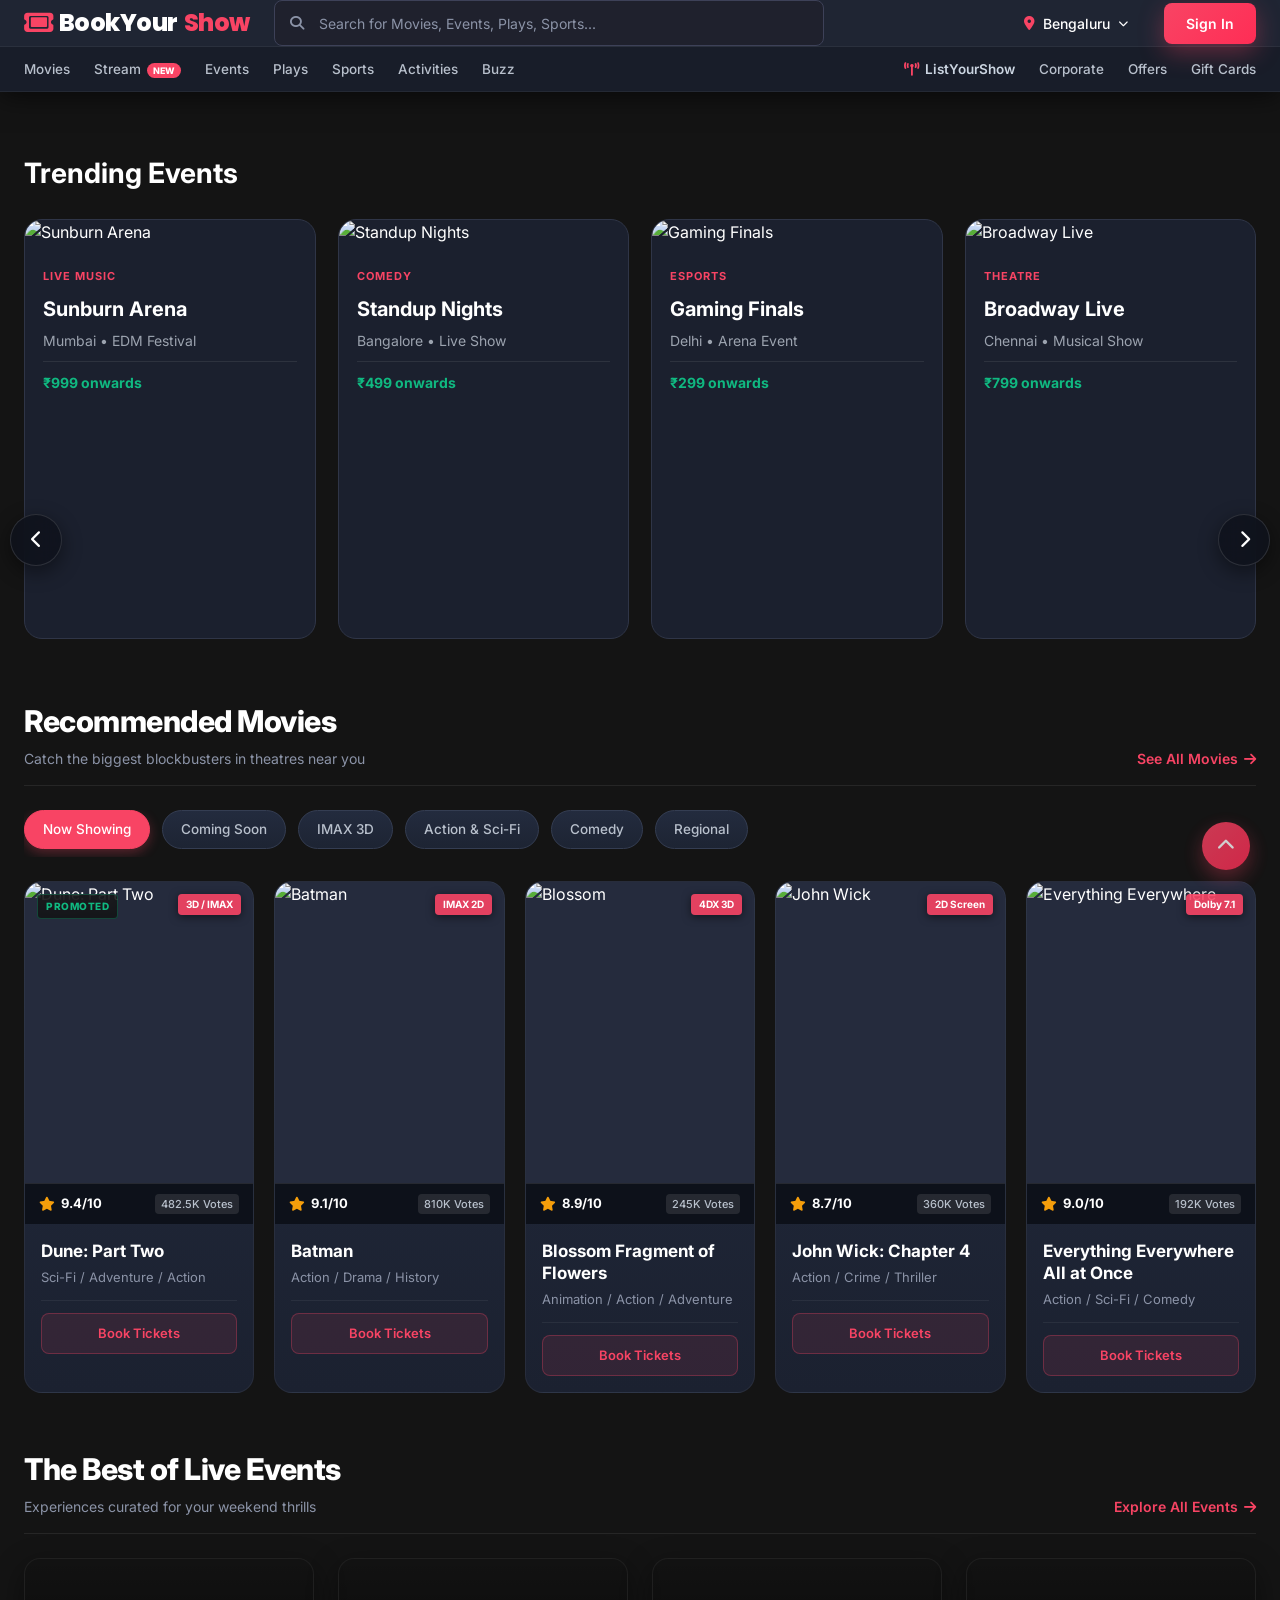
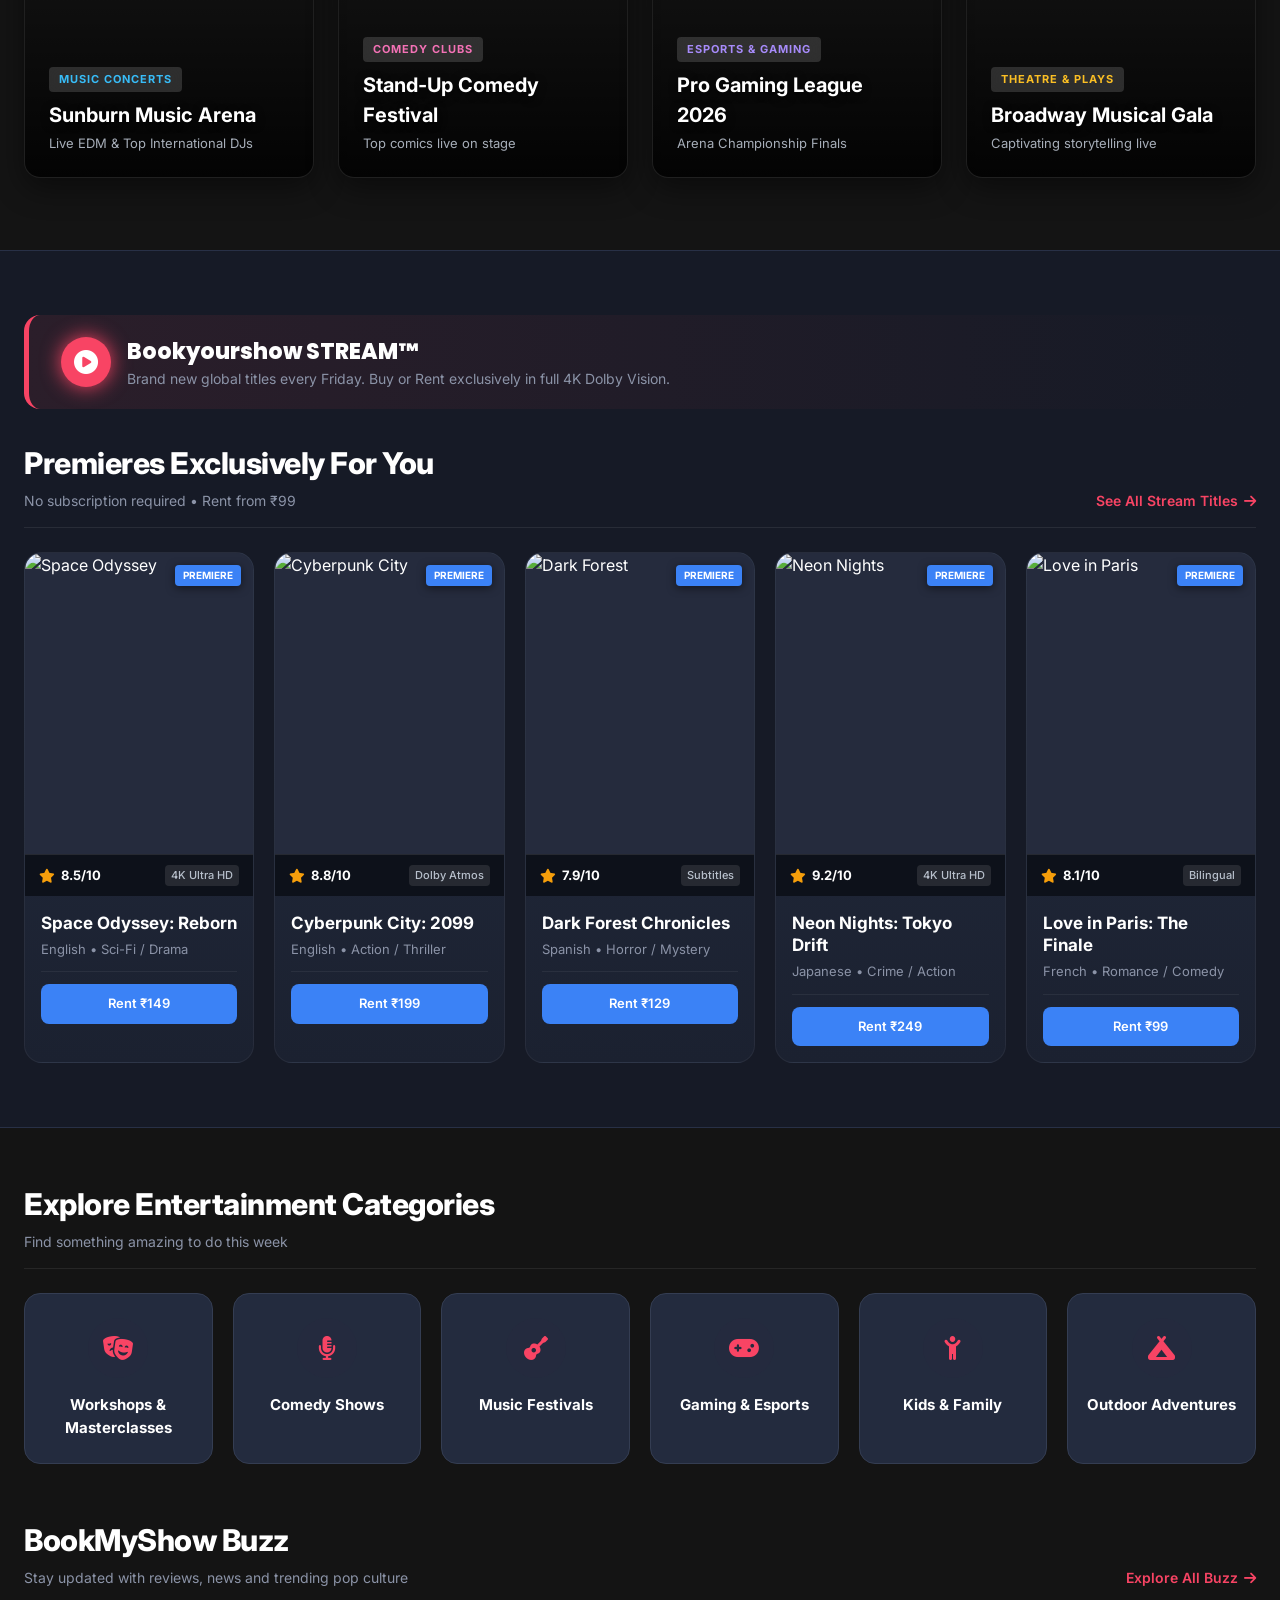
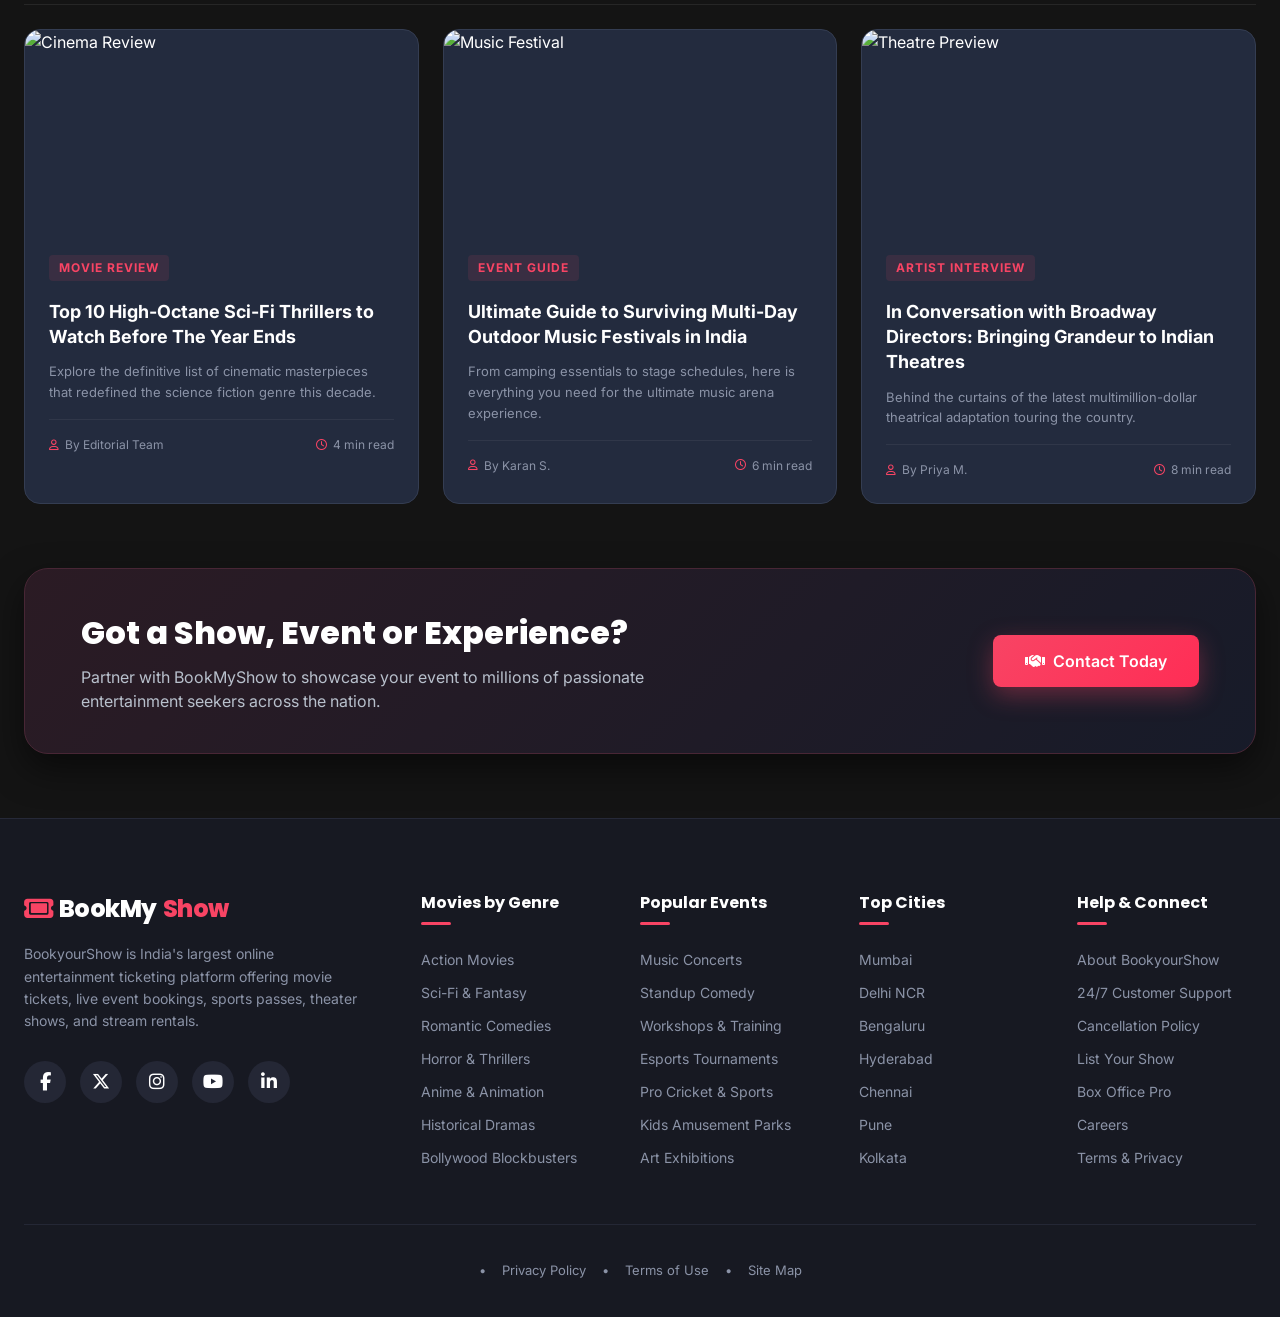
==== commit 24737ef3: "bookmyshow webpage" ====
--- a/index.html
+++ b/index.html
@@ -3,7 +3,7 @@
 <head>
     <meta charset="UTF-8">
     <meta name="viewport" content="width=device-width, initial-scale=1.0">
-    <title>BookMyShow - Movie Tickets, Plays, Sports, Events & Cinemas</title>
+    <title>BookyourShow - Movie Tickets, Plays, Sports, Events & Cinemas</title>
     <link rel="preconnect" href="https://fonts.googleapis.com">
     <link rel="preconnect" href="https://fonts.gstatic.com" crossorigin>
     <link href="https://fonts.googleapis.com/css2?family=Inter:wght@300;400;500;600;700;800&family=Poppins:wght@600;700;800&display=swap" rel="stylesheet">
@@ -12,45 +12,108 @@
 </head>
 <body>
 
+    <input type="checkbox" id="mobile-menu-toggle" class="hidden-toggle">
+    <div class="mobile-overlay">
+        <label for="mobile-menu-toggle" class="overlay-close"><i class="fa-solid fa-xmark"></i></label>
+        <div class="mobile-menu-content">
+            <a href="#" class="brand-logo mobile-logo">
+                <i class="fa-solid fa-ticket"></i> Bookyour<span>Show</span>
+            </a>
+            <nav class="mobile-nav-links">
+                <a href="#movies"><i class="fa-solid fa-film"></i> Movies</a>
+                <a href="#stream"><i class="fa-solid fa-circle-play"></i> Stream</a>
+                <a href="#events"><i class="fa-solid fa-calendar-star"></i> Events</a>
+                <a href="#activities"><i class="fa-solid fa-masks-theater"></i> Activities</a>
+                <a href="#buzz"><i class="fa-solid fa-newspaper"></i> Buzz</a>
+                <a href="#"><i class="fa-solid fa-gift"></i> Gift Cards</a>
+                <a href="#"><i class="fa-solid fa-percent"></i> Offers</a>
+                <a href="signin.html"><i class="fa-solid fa-right-to-bracket"></i> Sign In</a>
+            </nav>
+            <div class="mobile-city-section">
+                <p class="mobile-city-title">Select City</p>
+                <div class="mobile-city-grid">
+                    <span class="mobile-city">Mumbai</span>
+                    <span class="mobile-city">Delhi NCR</span>
+                    <span class="mobile-city active">Bengaluru</span>
+                    <span class="mobile-city">Hyderabad</span>
+                    <span class="mobile-city">Chennai</span>
+                    <span class="mobile-city">Kolkata</span>
+                </div>
+            </div>
+        </div>
+    </div>
+
+    <input type="checkbox" id="search-toggle" class="hidden-toggle">
+    <div class="search-overlay">
+        <div class="search-overlay-content">
+            <label for="search-toggle" class="search-close"><i class="fa-solid fa-xmark"></i></label>
+            <h2>Search Everything</h2>
+            <div class="search-overlay-box">
+                <i class="fa-solid fa-magnifying-glass"></i>
+                <input type="text" placeholder="Search for Movies, Events, Plays, Sports..." class="search-overlay-input" autofocus>
+            </div>
+            <div class="search-suggestions">
+                <p class="suggestion-title">Trending Searches</p>
+                <div class="suggestion-tags">
+                    <a href="movies.html" class="suggestion-tag"><i class="fa-solid fa-fire"></i> Dune: Part Two</a>
+                    <a href="movies.html" class="suggestion-tag"><i class="fa-solid fa-fire"></i> Batman</a>
+                    <a href="#events" class="suggestion-tag"><i class="fa-solid fa-fire"></i> Sunburn Arena</a>
+                    <a href="movies.html" class="suggestion-tag"><i class="fa-solid fa-fire"></i> John Wick 4</a>
+                    <a href="#events" class="suggestion-tag"><i class="fa-solid fa-fire"></i> Comedy Shows</a>
+                    <a href="#stream" class="suggestion-tag"><i class="fa-solid fa-fire"></i> Neon Nights</a>
+                </div>
+                <p class="suggestion-title">Popular Categories</p>
+                <div class="suggestion-tags">
+                    <a href="#movies" class="suggestion-tag cat"><i class="fa-solid fa-film"></i> Movies</a>
+                    <a href="#events" class="suggestion-tag cat"><i class="fa-solid fa-music"></i> Concerts</a>
+                    <a href="#activities" class="suggestion-tag cat"><i class="fa-solid fa-gamepad"></i> Esports</a>
+                    <a href="#activities" class="suggestion-tag cat"><i class="fa-solid fa-masks-theater"></i> Theatre</a>
+                    <a href="#stream" class="suggestion-tag cat"><i class="fa-solid fa-circle-play"></i> Stream</a>
+                </div>
+            </div>
+        </div>
+    </div>
+
     <header>
         <nav class="top-nav">
             <div class="container nav-container">
                 <div class="nav-left">
-                    <a href="#" class="brand-logo">
+                    <a href="index.html" class="brand-logo">
                         <i class="fa-solid fa-ticket"></i>
                         BookYour<span>Show</span>
                     </a>
-                    <div class="search-container">
+                    <label for="search-toggle" class="search-container search-trigger">
                         <i class="fa-solid fa-magnifying-glass search-icon"></i>
-                        <input type="text" class="search-input" placeholder="Search for Movies, Events, Plays, Sports and Activities">
-                    </div>
+                        <span class="search-placeholder">Search for Movies, Events, Plays, Sports...</span>
+                    </label>
                 </div>
 
                 <div class="nav-right">
                     <div class="city-selector">
-                        <i class="fa-solid fa-location-dot" style="color: var(--accent);"></i>
+                        <i class="fa-solid fa-location-dot city-dot"></i>
                         <span>Bengaluru</span>
-                        <i class="fa-solid fa-chevron-down" style="font-size: 10px;"></i>
+                        <i class="fa-solid fa-chevron-down city-arrow"></i>
                         
                         <div class="city-dropdown">
                             <div class="dropdown-title">Popular Cities</div>
                             <div class="city-grid">
-                                <div class="city-item">Mumbai</div>
-                                <div class="city-item">NCR</div>
-                                <div class="city-item">Bengaluru</div>
-                                <div class="city-item">Hyderabad</div>
-                                <div class="city-item">Ahmedabad</div>
-                                <div class="city-item">Chandigarh</div>
-                                <div class="city-item">Chennai</div>
-                                <div class="city-item">Pune</div>
-                                <div class="city-item">Kolkata</div>
+                                <a href="#" class="city-item">Mumbai</a>
+                                <a href="#" class="city-item">NCR</a>
+                                <a href="#" class="city-item active">Bengaluru</a>
+                                <a href="#" class="city-item">Hyderabad</a>
+                                <a href="#" class="city-item">Ahmedabad</a>
+                                <a href="#" class="city-item">Chandigarh</a>
+                                <a href="#" class="city-item">Chennai</a>
+                                <a href="#" class="city-item">Pune</a>
+                                <a href="#" class="city-item">Kolkata</a>
                             </div>
                         </div>
                     </div>
 
                     <a href="signin.html" class="btn btn-primary">Sign In</a>
-                    <div class="menu-toggle" title="Menu">
-                    </div>
+                    <label for="mobile-menu-toggle" class="menu-toggle">
+                        <i class="fa-solid fa-bars"></i>
+                    </label>
                 </div>
             </div>
         </nav>
@@ -61,14 +124,14 @@
                     <li><a href="#movies" class="sub-nav-link">Movies</a></li>
                     <li><a href="#stream" class="sub-nav-link">Stream<span class="sub-nav-badge">New</span></a></li>
                     <li><a href="#events" class="sub-nav-link">Events</a></li>
-                    <li><a href="#plays" class="sub-nav-link">Plays</a></li>
-                    <li><a href="#sports" class="sub-nav-link">Sports</a></li>
+                    <li><a href="#" class="sub-nav-link">Plays</a></li>
+                    <li><a href="#" class="sub-nav-link">Sports</a></li>
                     <li><a href="#activities" class="sub-nav-link">Activities</a></li>
                     <li><a href="#buzz" class="sub-nav-link">Buzz</a></li>
                 </ul>
                 <ul class="sub-nav-list sub-nav-right">
-                    <li><a href="#" class="sub-nav-link" style="color: #cbd5e1; font-weight: 600;"><i class="fa-solid fa-tower-broadcast" style="margin-right: 6px; color: var(--accent);"></i>ListYourShow</a></li>
-                    <li><a href="#" class="sub-nav-link">Corporate Studio</a></li>
+                    <li><a href="#" class="sub-nav-link sub-nav-list-link"><i class="fa-solid fa-tower-broadcast sub-nav-list-icon"></i>ListYourShow</a></li>
+                    <li><a href="#" class="sub-nav-link">Corporate</a></li>
                     <li><a href="#" class="sub-nav-link">Offers</a></li>
                     <li><a href="#" class="sub-nav-link">Gift Cards</a></li>
                 </ul>
@@ -78,105 +141,144 @@
 
     <main>
 
-<section class="trend-section container">
-
-    <div class="trend-head">
-        <h2>Trending Events</h2>
-
-        <div class="trend-nav">
-            <label for="event1"><i class="fa-solid fa-chevron-left"></i></label>
-            <label for="event2"><i class="fa-solid fa-chevron-right"></i></label>
-        </div>
-    </div>
-
-    <input type="radio" name="event-slider" id="event1" checked>
-    <input type="radio" name="event-slider" id="event2">
-
-    <div class="trend-slider">
-
-        <div class="trend-track first">
-
-            <div class="trend-card">
-                <img src="https://images.unsplash.com/photo-1501386761578-eac5c94b800a?q=80&w=1200&auto=format&fit=crop">
-                <div class="trend-info">
-                    <span>LIVE MUSIC</span>
-                    <h3>Sunburn Arena</h3>
-                    <p>Mumbai • EDM Festival</p>
-                </div>
-            </div>
-
-            <div class="trend-card">
-                <img src="https://images.unsplash.com/photo-1514525253161-7a46d19cd819?q=80&w=1200&auto=format&fit=crop">
-                <div class="trend-info">
-                    <span>COMEDY</span>
-                    <h3>Standup Nights</h3>
-                    <p>Bangalore • Live Show</p>
-                </div>
-            </div>
-
-            <div class="trend-card">
-                <img src="https://images.unsplash.com/photo-1540039155733-5bb30b53aa14?q=80&w=1200&auto=format&fit=crop">
-                <div class="trend-info">
-                    <span>ESPORTS</span>
-                    <h3>Gaming Finals</h3>
-                    <p>Delhi • Arena Event</p>
-                </div>
-            </div>
-
-            <div class="trend-card">
-                <img src="https://images.unsplash.com/photo-1460723237483-7a6dc9d0b212?q=80&w=1200&auto=format&fit=crop">
-                <div class="trend-info">
-                    <span>THEATRE</span>
-                    <h3>Broadway Live</h3>
-                    <p>Chennai • Musical Show</p>
-                </div>
-            </div>
-
-        </div>
-
-        <div class="trend-track second">
-
-            <div class="trend-card">
-                <img src="https://images.unsplash.com/photo-1493225457124-a3eb161ffa5f?q=80&w=1200&auto=format&fit=crop">
-                <div class="trend-info">
-                    <span>DJ NIGHT</span>
-                    <h3>Neon Party</h3>
-                    <p>Hyderabad • Club Event</p>
-                </div>
-            </div>
-
-            <div class="trend-card">
-                <img src="https://images.unsplash.com/photo-1511578314322-379afb476865?q=80&w=1200&auto=format&fit=crop">
-                <div class="trend-info">
-                    <span>FOOD FEST</span>
-                    <h3>Street Carnival</h3>
-                    <p>Kolkata • Food Event</p>
-                </div>
-            </div>
-
-            <div class="trend-card">
-                <img src="https://images.unsplash.com/photo-1521334884684-d80222895322?q=80&w=1200&auto=format&fit=crop">
-                <div class="trend-info">
-                    <span>FASHION</span>
-                    <h3>Fashion Week</h3>
-                    <p>Mumbai • Designer Show</p>
-                </div>
-            </div>
-
-            <div class="trend-card">
-                <img src="https://images.unsplash.com/photo-1516280440614-37939bbacd81?q=80&w=1200&auto=format&fit=crop">
-                <div class="trend-info">
-                    <span>LIVE BAND</span>
-                    <h3>Indie Tour</h3>
-                    <p>Bangalore • Arena</p>
-                </div>
-            </div>
-
-        </div>
-
-    </div>
-
-</section>
+        <section class="trend-section container">
+            <div class="trend-head">
+                <h2>Trending Events</h2>
+                <div class="trend-nav">
+                    <label for="event1"><i class="fa-solid fa-chevron-left"></i></label>
+                    <label for="event2"><i class="fa-solid fa-chevron-right"></i></label>
+                </div>
+            </div>
+
+            <input type="radio" name="event-slider" id="event1" checked>
+            <input type="radio" name="event-slider" id="event2">
+
+            <div class="trend-slider">
+                <div class="trend-track first">
+                    <a href="movies.html" class="trend-card">
+                        <div class="trend-img-wrap">
+                            <img src="https://images.unsplash.com/photo-1501386761578-eac5c94b800a?q=80&w=1200&auto=format&fit=crop" alt="Sunburn Arena">
+                            <div class="trend-hover-overlay">
+                                <span class="trend-view-btn"><i class="fa-solid fa-eye"></i> View Details</span>
+                            </div>
+                        </div>
+                        <div class="trend-info">
+                            <span>LIVE MUSIC</span>
+                            <h3>Sunburn Arena</h3>
+                            <p>Mumbai • EDM Festival</p>
+                            <div class="trend-price">₹999 onwards</div>
+                        </div>
+                    </a>
+
+                    <a href="movies.html" class="trend-card">
+                        <div class="trend-img-wrap">
+                            <img src="https://images.unsplash.com/photo-1514525253161-7a46d19cd819?q=80&w=1200&auto=format&fit=crop" alt="Standup Nights">
+                            <div class="trend-hover-overlay">
+                                <span class="trend-view-btn"><i class="fa-solid fa-eye"></i> View Details</span>
+                            </div>
+                        </div>
+                        <div class="trend-info">
+                            <span>COMEDY</span>
+                            <h3>Standup Nights</h3>
+                            <p>Bangalore • Live Show</p>
+                            <div class="trend-price">₹499 onwards</div>
+                        </div>
+                    </a>
+
+                    <a href="movies.html" class="trend-card">
+                        <div class="trend-img-wrap">
+                            <img src="https://images.unsplash.com/photo-1540039155733-5bb30b53aa14?q=80&w=1200&auto=format&fit=crop" alt="Gaming Finals">
+                            <div class="trend-hover-overlay">
+                                <span class="trend-view-btn"><i class="fa-solid fa-eye"></i> View Details</span>
+                            </div>
+                        </div>
+                        <div class="trend-info">
+                            <span>ESPORTS</span>
+                            <h3>Gaming Finals</h3>
+                            <p>Delhi • Arena Event</p>
+                            <div class="trend-price">₹299 onwards</div>
+                        </div>
+                    </a>
+
+                    <a href="movies.html" class="trend-card">
+                        <div class="trend-img-wrap">
+                            <img src="https://images.unsplash.com/photo-1460723237483-7a6dc9d0b212?q=80&w=1200&auto=format&fit=crop" alt="Broadway Live">
+                            <div class="trend-hover-overlay">
+                                <span class="trend-view-btn"><i class="fa-solid fa-eye"></i> View Details</span>
+                            </div>
+                        </div>
+                        <div class="trend-info">
+                            <span>THEATRE</span>
+                            <h3>Broadway Live</h3>
+                            <p>Chennai • Musical Show</p>
+                            <div class="trend-price">₹799 onwards</div>
+                        </div>
+                    </a>
+                </div>
+
+                <div class="trend-track second">
+                    <a href="movies.html" class="trend-card">
+                        <div class="trend-img-wrap">
+                            <img src="https://images.unsplash.com/photo-1493225457124-a3eb161ffa5f?q=80&w=1200&auto=format&fit=crop" alt="Neon Party">
+                            <div class="trend-hover-overlay">
+                                <span class="trend-view-btn"><i class="fa-solid fa-eye"></i> View Details</span>
+                            </div>
+                        </div>
+                        <div class="trend-info">
+                            <span>DJ NIGHT</span>
+                            <h3>Neon Party</h3>
+                            <p>Hyderabad • Club Event</p>
+                            <div class="trend-price">₹1,499 onwards</div>
+                        </div>
+                    </a>
+
+                    <a href="movies.html" class="trend-card">
+                        <div class="trend-img-wrap">
+                            <img src="https://images.unsplash.com/photo-1511578314322-379afb476865?q=80&w=1200&auto=format&fit=crop" alt="Street Carnival">
+                            <div class="trend-hover-overlay">
+                                <span class="trend-view-btn"><i class="fa-solid fa-eye"></i> View Details</span>
+                            </div>
+                        </div>
+                        <div class="trend-info">
+                            <span>FOOD FEST</span>
+                            <h3>Street Carnival</h3>
+                            <p>Kolkata • Food Event</p>
+                            <div class="trend-price">₹199 onwards</div>
+                        </div>
+                    </a>
+
+                    <a href="movies.html" class="trend-card">
+                        <div class="trend-img-wrap">
+                            <img src="https://images.unsplash.com/photo-1521334884684-d80222895322?q=80&w=1200&auto=format&fit=crop" alt="Fashion Week">
+                            <div class="trend-hover-overlay">
+                                <span class="trend-view-btn"><i class="fa-solid fa-eye"></i> View Details</span>
+                            </div>
+                        </div>
+                        <div class="trend-info">
+                            <span>FASHION</span>
+                            <h3>Fashion Week</h3>
+                            <p>Mumbai • Designer Show</p>
+                            <div class="trend-price">₹2,999 onwards</div>
+                        </div>
+                    </a>
+
+                    <a href="movies.html" class="trend-card">
+                        <div class="trend-img-wrap">
+                            <img src="https://images.unsplash.com/photo-1516280440614-37939bbacd81?q=80&w=1200&auto=format&fit=crop" alt="Indie Tour">
+                            <div class="trend-hover-overlay">
+                                <span class="trend-view-btn"><i class="fa-solid fa-eye"></i> View Details</span>
+                            </div>
+                        </div>
+                        <div class="trend-info">
+                            <span>LIVE BAND</span>
+                            <h3>Indie Tour</h3>
+                            <p>Bangalore • Arena</p>
+                            <div class="trend-price">₹699 onwards</div>
+                        </div>
+                    </a>
+                </div>
+            </div>
+        </section>
 
         <section id="movies" class="container">
             <div class="section-header">
@@ -184,33 +286,42 @@
                     <h2 class="section-title">Recommended Movies</h2>
                     <p class="section-subtitle">Catch the biggest blockbusters in theatres near you</p>
                 </div>
-                <a href="#" class="see-all">See All Movies <i class="fa-solid fa-arrow-right"></i></a>
-            </div>
+                <a href="#movies" class="see-all">See All Movies <i class="fa-solid fa-arrow-right"></i></a>
+            </div>
+
+            <input type="radio" name="filter" id="fil1" class="hidden-toggle" checked>
+            <input type="radio" name="filter" id="fil2" class="hidden-toggle">
+            <input type="radio" name="filter" id="fil3" class="hidden-toggle">
+            <input type="radio" name="filter" id="fil4" class="hidden-toggle">
+            <input type="radio" name="filter" id="fil5" class="hidden-toggle">
+            <input type="radio" name="filter" id="fil6" class="hidden-toggle">
 
             <div class="filter-tags">
-                <button class="filter-btn active">Now Showing</button>
-                <button class="filter-btn">Coming Soon</button>
-                <button class="filter-btn">IMAX 3D</button>
-                <button class="filter-btn">Action & Sci-Fi</button>
-                <button class="filter-btn">Comedy</button>
-                <button class="filter-btn">Regional</button>
+                <label for="fil1" class="filter-btn">Now Showing</label>
+                <label for="fil2" class="filter-btn">Coming Soon</label>
+                <label for="fil3" class="filter-btn">IMAX 3D</label>
+                <label for="fil4" class="filter-btn">Action & Sci-Fi</label>
+                <label for="fil5" class="filter-btn">Comedy</label>
+                <label for="fil6" class="filter-btn">Regional</label>
             </div>
 
             <div class="movie-grid">
-                <!-- Movie Card 1 -->
                 <div class="movie-card">
-                    <div class="poster-container">
+                    <a href="movies.html" class="poster-container">
                         <span class="promoted-badge">Promoted</span>
                         <span class="format-badge">3D / IMAX</span>
                         <img src="https://images.unsplash.com/photo-1534447677768-be436bb09401?q=80&w=800&auto=format&fit=crop" alt="Dune: Part Two" class="poster-img">
+                        <div class="poster-hover">
+                            <span class="hover-play"><i class="fa-solid fa-play"></i></span>
+                        </div>
                         <div class="rating-bar">
                             <div class="rating-score"><i class="fa-solid fa-star"></i> 9.4/10</div>
                             <div class="votes-count">482.5K Votes</div>
                         </div>
-                    </div>
+                    </a>
                     <div class="movie-info">
                         <div>
-                            <h3 class="movie-title">Dune: Part Two</h3>
+                            <a href="movies.html" class="movie-title">Dune: Part Two</a>
                             <p class="movie-meta">Sci-Fi / Adventure / Action</p>
                         </div>
                         <div class="card-actions">
@@ -220,18 +331,21 @@
                 </div>
 
                 <div class="movie-card">
-                    <div class="poster-container">
+                    <a href="movies.html" class="poster-container">
                         <span class="format-badge">IMAX 2D</span>
-                        <img src="https://images.unsplash.com/photo-1509347528160-9a9e33742cdb?q=80&w=800&auto=format&fit=crop" alt="Oppenheimer" class="poster-img">
+                        <img src="https://images.unsplash.com/photo-1509347528160-9a9e33742cdb?q=80&w=800&auto=format&fit=crop" alt="Batman" class="poster-img">
+                        <div class="poster-hover">
+                            <span class="hover-play"><i class="fa-solid fa-play"></i></span>
+                        </div>
                         <div class="rating-bar">
                             <div class="rating-score"><i class="fa-solid fa-star"></i> 9.1/10</div>
                             <div class="votes-count">810K Votes</div>
                         </div>
-                    </div>
+                    </a>
                     <div class="movie-info">
                         <div>
-                            <h3 class="movie-title">Oppenheimer</h3>
-                            <p class="movie-meta">Biography / Drama / History</p>
+                            <a href="movies.html" class="movie-title">Batman</a>
+                            <p class="movie-meta">Action / Drama / History</p>
                         </div>
                         <div class="card-actions">
                             <a href="movies.html" class="book-btn">Book Tickets</a>
@@ -240,17 +354,20 @@
                 </div>
 
                 <div class="movie-card">
-                    <div class="poster-container">
+                    <a href="movies.html" class="poster-container">
                         <span class="format-badge">4DX 3D</span>
-                        <img src="https://images.unsplash.com/photo-1579783900882-c0d3dad7b119?q=80&w=800&auto=format&fit=crop" alt="Spider-Man: Across the Spider-Verse" class="poster-img">
+                        <img src="https://images.unsplash.com/photo-1579783900882-c0d3dad7b119?q=80&w=800&auto=format&fit=crop" alt="Blossom" class="poster-img">
+                        <div class="poster-hover">
+                            <span class="hover-play"><i class="fa-solid fa-play"></i></span>
+                        </div>
                         <div class="rating-bar">
                             <div class="rating-score"><i class="fa-solid fa-star"></i> 8.9/10</div>
                             <div class="votes-count">245K Votes</div>
                         </div>
-                    </div>
+                    </a>
                     <div class="movie-info">
                         <div>
-                            <h3 class="movie-title">Spider-Man: Across the Spider-Verse</h3>
+                            <a href="movies.html" class="movie-title">Blossom Fragment of Flowers</a>
                             <p class="movie-meta">Animation / Action / Adventure</p>
                         </div>
                         <div class="card-actions">
@@ -260,17 +377,20 @@
                 </div>
 
                 <div class="movie-card">
-                    <div class="poster-container">
+                    <a href="movies.html" class="poster-container">
                         <span class="format-badge">2D Screen</span>
-                        <img src="https://images.unsplash.com/photo-1517604931442-7e0c8ed2963c?q=80&w=800&auto=format&fit=crop" alt="John Wick: Chapter 4" class="poster-img">
+                        <img src="https://images.unsplash.com/photo-1517604931442-7e0c8ed2963c?q=80&w=800&auto=format&fit=crop" alt="John Wick" class="poster-img">
+                        <div class="poster-hover">
+                            <span class="hover-play"><i class="fa-solid fa-play"></i></span>
+                        </div>
                         <div class="rating-bar">
                             <div class="rating-score"><i class="fa-solid fa-star"></i> 8.7/10</div>
                             <div class="votes-count">360K Votes</div>
                         </div>
-                    </div>
+                    </a>
                     <div class="movie-info">
                         <div>
-                            <h3 class="movie-title">John Wick: Chapter 4</h3>
+                            <a href="movies.html" class="movie-title">John Wick: Chapter 4</a>
                             <p class="movie-meta">Action / Crime / Thriller</p>
                         </div>
                         <div class="card-actions">
@@ -280,17 +400,20 @@
                 </div>
 
                 <div class="movie-card">
-                    <div class="poster-container">
+                    <a href="movies.html" class="poster-container">
                         <span class="format-badge">Dolby 7.1</span>
-                        <img src="https://images.unsplash.com/photo-1485846234645-a62644f84728?q=80&w=800&auto=format&fit=crop" alt="Everything Everywhere All at Once" class="poster-img">
+                        <img src="https://images.unsplash.com/photo-1485846234645-a62644f84728?q=80&w=800&auto=format&fit=crop" alt="Everything Everywhere" class="poster-img">
+                        <div class="poster-hover">
+                            <span class="hover-play"><i class="fa-solid fa-play"></i></span>
+                        </div>
                         <div class="rating-bar">
                             <div class="rating-score"><i class="fa-solid fa-star"></i> 9.0/10</div>
                             <div class="votes-count">192K Votes</div>
                         </div>
-                    </div>
+                    </a>
                     <div class="movie-info">
                         <div>
-                            <h3 class="movie-title">Everything Everywhere All at Once</h3>
+                            <a href="movies.html" class="movie-title">Everything Everywhere All at Once</a>
                             <p class="movie-meta">Action / Sci-Fi / Comedy</p>
                         </div>
                         <div class="card-actions">
@@ -301,47 +424,51 @@
             </div>
         </section>
 
-        <section id="events" class="container" style="margin-top: 40px;">
+        <section id="events" class="container events-section">
             <div class="section-header">
                 <div class="section-title-wrapper">
                     <h2 class="section-title">The Best of Live Events</h2>
                     <p class="section-subtitle">Experiences curated for your weekend thrills</p>
                 </div>
-                <a href="#" class="see-all">Explore All Events <i class="fa-solid fa-arrow-right"></i></a>
+                <a href="#events" class="see-all">Explore All Events <i class="fa-solid fa-arrow-right"></i></a>
             </div>
 
             <div class="promo-grid">
-                <div class="promo-card" style="background-image: url('https://images.unsplash.com/photo-1470225620780-dba8ba36b745?q=80&w=800&auto=format&fit=crop');">
+                <a href="movies.html" class="promo-card" style="background-image: url('https://images.unsplash.com/photo-1470225620780-dba8ba36b745?q=80&w=800&auto=format&fit=crop');">
+                    <div class="promo-hover"><i class="fa-solid fa-arrow-right"></i> Explore</div>
                     <div class="promo-content">
-                        <span class="promo-badge" style="color: #38bdf8;">Music Concerts</span>
+                        <span class="promo-badge promo-badge-blue">Music Concerts</span>
                         <h3 class="promo-title">Sunburn Music Arena</h3>
                         <p class="promo-desc">Live EDM & Top International DJs</p>
                     </div>
-                </div>
-
-                <div class="promo-card" style="background-image: url('https://images.unsplash.com/photo-1585699324551-f6c309eed567?q=80&w=800&auto=format&fit=crop');">
+                </a>
+
+                <a href="movies.html" class="promo-card" style="background-image: url('https://images.unsplash.com/photo-1585699324551-f6c309eed567?q=80&w=800&auto=format&fit=crop');">
+                    <div class="promo-hover"><i class="fa-solid fa-arrow-right"></i> Explore</div>
                     <div class="promo-content">
-                        <span class="promo-badge" style="color: #f472b6;">Comedy Clubs</span>
+                        <span class="promo-badge promo-badge-pink">Comedy Clubs</span>
                         <h3 class="promo-title">Stand-Up Comedy Festival</h3>
                         <p class="promo-desc">Top comics live on stage</p>
                     </div>
-                </div>
-
-                <div class="promo-card" style="background-image: url('https://images.unsplash.com/photo-1540039155733-5bb30b53aa14?q=80&w=800&auto=format&fit=crop');">
+                </a>
+
+                <a href="movies.html" class="promo-card" style="background-image: url('https://images.unsplash.com/photo-1540039155733-5bb30b53aa14?q=80&w=800&auto=format&fit=crop');">
+                    <div class="promo-hover"><i class="fa-solid fa-arrow-right"></i> Explore</div>
                     <div class="promo-content">
-                        <span class="promo-badge" style="color: #a78bfa;">Esports & Gaming</span>
+                        <span class="promo-badge promo-badge-purple">Esports & Gaming</span>
                         <h3 class="promo-title">Pro Gaming League 2026</h3>
                         <p class="promo-desc">Arena Championship Finals</p>
                     </div>
-                </div>
-
-                <div class="promo-card" style="background-image: url('https://images.unsplash.com/photo-1460723237483-7a6dc9d0b212?q=80&w=800&auto=format&fit=crop');">
+                </a>
+
+                <a href="movies.html" class="promo-card" style="background-image: url('https://images.unsplash.com/photo-1460723237483-7a6dc9d0b212?q=80&w=800&auto=format&fit=crop');">
+                    <div class="promo-hover"><i class="fa-solid fa-arrow-right"></i> Explore</div>
                     <div class="promo-content">
-                        <span class="promo-badge" style="color: #fbbf24;">Theatre & Plays</span>
+                        <span class="promo-badge promo-badge-yellow">Theatre & Plays</span>
                         <h3 class="promo-title">Broadway Musical Gala</h3>
                         <p class="promo-desc">Captivating storytelling live</p>
                     </div>
-                </div>
+                </a>
             </div>
         </section>
 
@@ -352,116 +479,121 @@
                         <i class="fa-solid fa-circle-play"></i>
                     </div>
                     <div class="brand-texts">
-                        <h3>BookMyShow STREAM™</h3>
+                        <h3>Bookyourshow STREAM™</h3>
                         <p>Brand new global titles every Friday. Buy or Rent exclusively in full 4K Dolby Vision.</p>
                     </div>
                 </div>
 
-                <div class="section-header" style="margin-top: 0;">
+                <div class="section-header section-header-no-top">
                     <div class="section-title-wrapper">
-                        <h2 class="section-title" style="color: white;">Premieres Exclusively For You</h2>
+                        <h2 class="section-title">Premieres Exclusively For You</h2>
                         <p class="section-subtitle">No subscription required • Rent from ₹99</p>
                     </div>
-                    <a href="#" class="see-all">See All Stream Titles <i class="fa-solid fa-arrow-right"></i></a>
+                    <a href="#stream" class="see-all">See All Stream Titles <i class="fa-solid fa-arrow-right"></i></a>
                 </div>
 
                 <div class="movie-grid">
                     <div class="movie-card">
-                        <div class="poster-container">
-                            <span class="format-badge" style="background-color: #3b82f6;">PREMIERE</span>
+                        <a href="movies.html" class="poster-container">
+                            <span class="format-badge format-badge-blue">PREMIERE</span>
                             <img src="https://images.unsplash.com/photo-1536440136628-849c177e76a1?q=80&w=800&auto=format&fit=crop" alt="Space Odyssey" class="poster-img">
+                            <div class="poster-hover"><span class="hover-play"><i class="fa-solid fa-play"></i></span></div>
                             <div class="rating-bar">
                                 <div class="rating-score"><i class="fa-solid fa-star"></i> 8.5/10</div>
                                 <div class="votes-count">4K Ultra HD</div>
                             </div>
-                        </div>
+                        </a>
                         <div class="movie-info">
                             <div>
-                                <h3 class="movie-title">Space Odyssey: Reborn</h3>
+                                <a href="movies.html" class="movie-title">Space Odyssey: Reborn</a>
                                 <p class="movie-meta">English • Sci-Fi / Drama</p>
                             </div>
                             <div class="card-actions">
-                                <a href="stream.html" class="book-btn stream-btn">Rent ₹149</a>
+                                <a href="movies.html" class="book-btn stream-btn">Rent ₹149</a>
                             </div>
                         </div>
                     </div>
 
                     <div class="movie-card">
-                        <div class="poster-container">
-                            <span class="format-badge" style="background-color: #3b82f6;">PREMIERE</span>
+                        <a href="movies.html" class="poster-container">
+                            <span class="format-badge format-badge-blue">PREMIERE</span>
                             <img src="https://images.unsplash.com/photo-1574717024653-61fd2cf4d44d?q=80&w=800&auto=format&fit=crop" alt="Cyberpunk City" class="poster-img">
+                            <div class="poster-hover"><span class="hover-play"><i class="fa-solid fa-play"></i></span></div>
                             <div class="rating-bar">
                                 <div class="rating-score"><i class="fa-solid fa-star"></i> 8.8/10</div>
                                 <div class="votes-count">Dolby Atmos</div>
                             </div>
-                        </div>
+                        </a>
                         <div class="movie-info">
                             <div>
-                                <h3 class="movie-title">Cyberpunk City: 2099</h3>
+                                <a href="movies.html" class="movie-title">Cyberpunk City: 2099</a>
                                 <p class="movie-meta">English • Action / Thriller</p>
                             </div>
                             <div class="card-actions">
-                                <div class="book-btn" style="background-color: #3b82f6; color: white; border: none;">Rent ₹199</div>
+                                <a href="movies.html" class="book-btn stream-btn">Rent ₹199</a>
                             </div>
                         </div>
                     </div>
 
                     <div class="movie-card">
-                        <div class="poster-container">
-                            <span class="format-badge" style="background-color: #3b82f6;">PREMIERE</span>
-                            <img src="https://images.unsplash.com/photo-1478760329108-5c3ed9d495a0?q=80&w=800&auto=format&fit=crop" alt="Dark Forest Chronicles" class="poster-img">
+                        <a href="movies.html" class="poster-container">
+                            <span class="format-badge format-badge-blue">PREMIERE</span>
+                            <img src="https://images.unsplash.com/photo-1478760329108-5c3ed9d495a0?q=80&w=800&auto=format&fit=crop" alt="Dark Forest" class="poster-img">
+                            <div class="poster-hover"><span class="hover-play"><i class="fa-solid fa-play"></i></span></div>
                             <div class="rating-bar">
                                 <div class="rating-score"><i class="fa-solid fa-star"></i> 7.9/10</div>
-                                <div class="votes-count">Subtitles Available</div>
-                            </div>
-                        </div>
+                                <div class="votes-count">Subtitles</div>
+                            </div>
+                        </a>
                         <div class="movie-info">
                             <div>
-                                <h3 class="movie-title">Dark Forest Chronicles</h3>
+                                <a href="movies.html" class="movie-title">Dark Forest Chronicles</a>
                                 <p class="movie-meta">Spanish • Horror / Mystery</p>
                             </div>
                             <div class="card-actions">
-                                <div class="book-btn" style="background-color: #3b82f6; color: white; border: none;">Rent ₹129</div>
+                                <a href="movies.html" class="book-btn stream-btn">Rent ₹129</a>
                             </div>
                         </div>
                     </div>
 
                     <div class="movie-card">
-                        <div class="poster-container">
-                            <span class="format-badge" style="background-color: #3b82f6;">PREMIERE</span>
+                        <a href="movies.html" class="poster-container">
+                            <span class="format-badge format-badge-blue">PREMIERE</span>
                             <img src="https://images.unsplash.com/photo-1518709268805-4e9042af9f23?q=80&w=800&auto=format&fit=crop" alt="Neon Nights" class="poster-img">
+                            <div class="poster-hover"><span class="hover-play"><i class="fa-solid fa-play"></i></span></div>
                             <div class="rating-bar">
                                 <div class="rating-score"><i class="fa-solid fa-star"></i> 9.2/10</div>
                                 <div class="votes-count">4K Ultra HD</div>
                             </div>
-                        </div>
+                        </a>
                         <div class="movie-info">
                             <div>
-                                <h3 class="movie-title">Neon Nights: Tokyo Drift</h3>
+                                <a href="movies.html" class="movie-title">Neon Nights: Tokyo Drift</a>
                                 <p class="movie-meta">Japanese • Crime / Action</p>
                             </div>
                             <div class="card-actions">
-                                <div class="book-btn" style="background-color: #3b82f6; color: white; border: none;">Rent ₹249</div>
+                                <a href="movies.html" class="book-btn stream-btn">Rent ₹249</a>
                             </div>
                         </div>
                     </div>
 
                     <div class="movie-card">
-                        <div class="poster-container">
-                            <span class="format-badge" style="background-color: #3b82f6;">PREMIERE</span>
+                        <a href="movies.html" class="poster-container">
+                            <span class="format-badge format-badge-blue">PREMIERE</span>
                             <img src="https://images.unsplash.com/photo-1518895949257-7621c3c786d7?q=80&w=800&auto=format&fit=crop" alt="Love in Paris" class="poster-img">
+                            <div class="poster-hover"><span class="hover-play"><i class="fa-solid fa-play"></i></span></div>
                             <div class="rating-bar">
                                 <div class="rating-score"><i class="fa-solid fa-star"></i> 8.1/10</div>
                                 <div class="votes-count">Bilingual</div>
                             </div>
-                        </div>
+                        </a>
                         <div class="movie-info">
                             <div>
-                                <h3 class="movie-title">Love in Paris: The Finale</h3>
+                                <a href="movies.html" class="movie-title">Love in Paris: The Finale</a>
                                 <p class="movie-meta">French • Romance / Comedy</p>
                             </div>
                             <div class="card-actions">
-                                <div class="book-btn" style="background-color: #3b82f6; color: white; border: none;">Rent ₹99</div>
+                                <a href="movies.html" class="book-btn stream-btn">Rent ₹99</a>
                             </div>
                         </div>
                     </div>
@@ -478,110 +610,118 @@
             </div>
 
             <div class="categories-grid">
-                <div class="category-item">
+                <a href="#events" class="category-item">
                     <div class="category-icon"><i class="fa-solid fa-masks-theater"></i></div>
                     <div class="category-name">Workshops & Masterclasses</div>
-                </div>
-                <div class="category-item">
+                </a>
+                <a href="#events" class="category-item">
                     <div class="category-icon"><i class="fa-solid fa-microphone-lines"></i></div>
                     <div class="category-name">Comedy Shows</div>
-                </div>
-                <div class="category-item">
+                </a>
+                <a href="#events" class="category-item">
                     <div class="category-icon"><i class="fa-solid fa-guitar"></i></div>
                     <div class="category-name">Music Festivals</div>
-                </div>
-                <div class="category-item">
+                </a>
+                <a href="#events" class="category-item">
                     <div class="category-icon"><i class="fa-solid fa-gamepad"></i></div>
                     <div class="category-name">Gaming & Esports</div>
-                </div>
-                <div class="category-item">
+                </a>
+                <a href="#events" class="category-item">
                     <div class="category-icon"><i class="fa-solid fa-child-reaching"></i></div>
                     <div class="category-name">Kids & Family</div>
-                </div>
-                <div class="category-item">
+                </a>
+                <a href="#events" class="category-item">
                     <div class="category-icon"><i class="fa-solid fa-campground"></i></div>
                     <div class="category-name">Outdoor Adventures</div>
-                </div>
+                </a>
             </div>
         </section>
 
-        <section id="buzz" class="container">
-            <div class="section-header">
-                <div class="section-title-wrapper">
-                    <h2 class="section-title">BookMyShow Buzz</h2>
-                    <p class="section-subtitle">Stay updated with reviews, news and trending pop culture</p>
-                </div>
-                <a href="#" class="see-all">Explore All Buzz <i class="fa-solid fa-arrow-right"></i></a>
-            </div>
-
-            <div class="buzz-grid">
-                <article class="buzz-card">
-                    <div class="buzz-img-box">
-                        <img src="https://images.unsplash.com/photo-1489599849927-2ee91cede3ba?q=80&w=800&auto=format&fit=crop" alt="Cinema Review" class="buzz-img">
-                    </div>
-                    <div class="buzz-info">
-                        <span class="buzz-tag">Movie Review</span>
-                        <h3 class="buzz-title">Top 10 High-Octane Sci-Fi Thrillers to Watch Before The Year Ends</h3>
-                        <p class="movie-meta" style="margin-bottom: 0;">Explore the definitive list of cinematic masterpieces that redefined the science fiction genre this decade.</p>
-                        <div class="buzz-footer">
-                            <span>By Editorial Team</span>
-                            <span><i class="fa-regular fa-clock"></i> 4 min read</span>
-                        </div>
-                    </div>
-                </article>
-
-                <article class="buzz-card">
-                    <div class="buzz-img-box">
-                        <img src="https://images.unsplash.com/photo-1514525253161-7a46d19cd819?q=80&w=800&auto=format&fit=crop" alt="Music Festival" class="buzz-img">
-                    </div>
-                    <div class="buzz-info">
-                        <span class="buzz-tag">Event Guide</span>
-                        <h3 class="buzz-title">Ultimate Guide to Surviving Multi-Day Outdoor Music Festivals in India</h3>
-                        <p class="movie-meta" style="margin-bottom: 0;">From camping essentials to stage schedules, here is everything you need for the ultimate music arena experience.</p>
-                        <div class="buzz-footer">
-                            <span>By Karan S.</span>
-                            <span><i class="fa-regular fa-clock"></i> 6 min read</span>
-                        </div>
-                    </div>
-                </article>
-
-                <article class="buzz-card">
-                    <div class="buzz-img-box">
-                        <img src="https://images.unsplash.com/photo-1513151233558-d860c5398176?q=80&w=800&auto=format&fit=crop" alt="Theatre Preview" class="buzz-img">
-                    </div>
-                    <div class="buzz-info">
-                        <span class="buzz-tag">Artist Interview</span>
-                        <h3 class="buzz-title">In Conversation with Broadway Directors: Bringing Grandeur to Indian Theatres</h3>
-                        <p class="movie-meta" style="margin-bottom: 0;">Behind the curtains of the latest multimillion-dollar theatrical adaptation touring the country.</p>
-                        <div class="buzz-footer">
-                            <span>By Priya M.</span>
-                            <span><i class="fa-regular fa-clock"></i> 8 min read</span>
-                        </div>
-                    </div>
-                </article>
-            </div>
-
-            <div class="list-show-banner">
-                <div class="list-show-left">
-                    <h2>Got a Show, Event or Experience?</h2>
-                    <p>Partner with BookMyShow to showcase your event to millions of passionate entertainment seekers across the nation.</p>
-                </div>
-                <div>
-                    <button class="btn btn-primary btn-large" style="white-space: nowrap;"><i class="fa-solid fa-handshake"></i> Contact Today</button>
-                </div>
-            </div>
-        </section>
+       <!-- ===== BUZZ ===== -->
+<section id="buzz" class="container">
+    <div class="section-header">
+        <div class="section-title-wrapper">
+            <h2 class="section-title">BookMyShow Buzz</h2>
+            <p class="section-subtitle">Stay updated with reviews, news and trending pop culture</p>
+        </div>
+        <a href="#buzz" class="see-all">Explore All Buzz <i class="fa-solid fa-arrow-right"></i></a>
+    </div>
+
+    <div class="buzz-grid">
+        <a href="movies.html" class="buzz-card">
+            <div class="buzz-img-box">
+                <img src="https://images.unsplash.com/photo-1489599849927-2ee91cede3ba?q=80&w=800&auto=format&fit=crop" alt="Cinema Review" class="buzz-img">
+                <div class="buzz-read-badge"><i class="fa-solid fa-book-open"></i> Read More</div>
+            </div>
+            <div class="buzz-info">
+                <span class="buzz-tag">Movie Review</span>
+                <h3 class="buzz-title">Top 10 High-Octane Sci-Fi Thrillers to Watch Before The Year Ends</h3>
+                <p class="movie-meta buzz-desc">Explore the definitive list of cinematic masterpieces that redefined the science fiction genre this decade.</p>
+                <div class="buzz-footer">
+                    <span><i class="fa-regular fa-user"></i> By Editorial Team</span>
+                    <span><i class="fa-regular fa-clock"></i> 4 min read</span>
+                </div>
+            </div>
+        </a>
+
+        <a href="movies.html" class="buzz-card">
+            <div class="buzz-img-box">
+                <img src="https://images.unsplash.com/photo-1514525253161-7a46d19cd819?q=80&w=800&auto=format&fit=crop" alt="Music Festival" class="buzz-img">
+                <div class="buzz-read-badge"><i class="fa-solid fa-book-open"></i> Read More</div>
+            </div>
+            <div class="buzz-info">
+                <span class="buzz-tag">Event Guide</span>
+                <h3 class="buzz-title">Ultimate Guide to Surviving Multi-Day Outdoor Music Festivals in India</h3>
+                <p class="movie-meta buzz-desc">From camping essentials to stage schedules, here is everything you need for the ultimate music arena experience.</p>
+                <div class="buzz-footer">
+                    <span><i class="fa-regular fa-user"></i> By Karan S.</span>
+                    <span><i class="fa-regular fa-clock"></i> 6 min read</span>
+                </div>
+            </div>
+        </a>
+
+        <a href="movies.html" class="buzz-card">
+            <div class="buzz-img-box">
+                <img src="https://images.unsplash.com/photo-1513151233558-d860c5398176?q=80&w=800&auto=format&fit=crop" alt="Theatre Preview" class="buzz-img">
+                <div class="buzz-read-badge"><i class="fa-solid fa-book-open"></i> Read More</div>
+            </div>
+            <div class="buzz-info">
+                <span class="buzz-tag">Artist Interview</span>
+                <h3 class="buzz-title">In Conversation with Broadway Directors: Bringing Grandeur to Indian Theatres</h3>
+                <p class="movie-meta buzz-desc">Behind the curtains of the latest multimillion-dollar theatrical adaptation touring the country.</p>
+                <div class="buzz-footer">
+                    <span><i class="fa-regular fa-user"></i> By Priya M.</span>
+                    <span><i class="fa-regular fa-clock"></i> 8 min read</span>
+                </div>
+            </div>
+        </a>
+    </div>
+
+    <div class="list-show-banner">
+        <div class="list-show-left">
+            <h2>Got a Show, Event or Experience?</h2>
+            <p>Partner with BookMyShow to showcase your event to millions of passionate entertainment seekers across the nation.</p>
+        </div>
+        <div>
+            <a href="signin.html" class="btn btn-primary btn-large"><i class="fa-solid fa-handshake"></i> Contact Today</a>
+        </div>
+    </div>
+</section>
     </main>
+
+    <a href="#" class="scroll-top" title="Back to top">
+        <i class="fa-solid fa-chevron-up"></i>
+    </a>
 
     <footer>
         <div class="container">
             <div class="footer-grid">
                 <div class="footer-col footer-logo-col">
-                    <a href="#" class="brand-logo" style="margin-bottom: 16px;">
+                    <a href="index.html" class="brand-logo footer-brand-logo">
                         <i class="fa-solid fa-ticket"></i>
                         BookMy<span>Show</span>
                     </a>
-                    <p class="footer-desc">BookMyShow is India's largest online entertainment ticketing platform offering movie tickets, live event bookings, sports passes, theater shows, and stream rentals.</p>
+                    <p class="footer-desc">BookyourShow is India's largest online entertainment ticketing platform offering movie tickets, live event bookings, sports passes, theater shows, and stream rentals.</p>
                     <div class="social-icons">
                         <a href="#" class="social-btn" title="Facebook"><i class="fa-brands fa-facebook-f"></i></a>
                         <a href="#" class="social-btn" title="Twitter"><i class="fa-brands fa-x-twitter"></i></a>
@@ -594,26 +734,26 @@
                 <div class="footer-col">
                     <h4>Movies by Genre</h4>
                     <div class="footer-links">
-                        <a href="#">Action Movies</a>
-                        <a href="#">Sci-Fi & Fantasy</a>
-                        <a href="#">Romantic Comedies</a>
-                        <a href="#">Horror & Thrillers</a>
-                        <a href="#">Anime & Animation</a>
-                        <a href="#">Historical Dramas</a>
-                        <a href="#">Bollywood Blockbusters</a>
+                        <a href="#movies">Action Movies</a>
+                        <a href="#movies">Sci-Fi & Fantasy</a>
+                        <a href="#movies">Romantic Comedies</a>
+                        <a href="#movies">Horror & Thrillers</a>
+                        <a href="#movies">Anime & Animation</a>
+                        <a href="#movies">Historical Dramas</a>
+                        <a href="#movies">Bollywood Blockbusters</a>
                     </div>
                 </div>
 
                 <div class="footer-col">
                     <h4>Popular Events</h4>
                     <div class="footer-links">
-                        <a href="#">Music Concerts</a>
-                        <a href="#">Standup Comedy</a>
-                        <a href="#">Workshops & Training</a>
-                        <a href="#">Esports Tournaments</a>
-                        <a href="#">Pro Cricket & Sports</a>
-                        <a href="#">Kids Amusement Parks</a>
-                        <a href="#">Art Exhibitions</a>
+                        <a href="#events">Music Concerts</a>
+                        <a href="#events">Standup Comedy</a>
+                        <a href="#events">Workshops & Training</a>
+                        <a href="#events">Esports Tournaments</a>
+                        <a href="#events">Pro Cricket & Sports</a>
+                        <a href="#events">Kids Amusement Parks</a>
+                        <a href="#events">Art Exhibitions</a>
                     </div>
                 </div>
 
@@ -633,7 +773,7 @@
                 <div class="footer-col">
                     <h4>Help & Connect</h4>
                     <div class="footer-links">
-                        <a href="#">About BookMyShow</a>
+                        <a href="#">About BookyourShow</a>
                         <a href="#">24/7 Customer Support</a>
                         <a href="#">Cancellation Policy</a>
                         <a href="#">List Your Show</a>
--- a/bookmyshow.css
+++ b/bookmyshow.css
@@ -1,36 +1,24 @@
 /* ===== CSS CUSTOM PROPERTIES ===== */
 :root {
-    --bg-main: #121212;
+    --bg-main: #141414;
     --bg-secondary: #1f2533;
     --bg-card: #232b3e;
-
     --text-main: #ffffff;
     --text-secondary: #b8c0cc;
     --text-muted: #8b93a7;
-
     --accent: #f84464;
     --accent-hover: #ff2d55;
-
     --border: #343d52;
-    --shadow: 0 10px 30px rgba(0, 0, 0, 0.45);
-
+    --shadow: 0 10px 30px rgba(0,0,0,0.45);
     --radius-sm: 8px;
     --radius-md: 16px;
     --radius-lg: 24px;
-
     --transition: 0.35s ease;
 }
 
 /* ===== RESET ===== */
-* {
-    margin: 0;
-    padding: 0;
-    box-sizing: border-box;
-}
-
-html {
-    scroll-behavior: smooth;
-}
+* { margin: 0; padding: 0; box-sizing: border-box; }
+html { scroll-behavior: smooth; }
 
 body {
     font-family: 'Inter', sans-serif;
@@ -40,84 +28,286 @@
     overflow-x: hidden;
 }
 
-a {
-    color: inherit;
-    text-decoration: none;
-    transition: var(--transition);
-}
-
-button,
-input,
-select {
+a { color: inherit; text-decoration: none; transition: var(--transition); }
+button, input, select { font-family: inherit; border: none; outline: none; background: none; color: inherit; }
+ul { list-style: none; }
+
+.hidden-toggle { display: none !important; }
+
+/* ===== SCROLLBAR ===== */
+::-webkit-scrollbar { width: 10px; }
+::-webkit-scrollbar-track { background: var(--bg-main); }
+::-webkit-scrollbar-thumb { background: #3b435a; border-radius: 5px; }
+::-webkit-scrollbar-thumb:hover { background: var(--accent); }
+
+/* ===== LAYOUT ===== */
+.container { max-width: 1320px; margin: 0 auto; padding: 0 24px; }
+
+/* ===== SCROLL TO TOP ===== */
+.scroll-top {
+    position: fixed;
+    bottom: 30px;
+    right: 30px;
+    width: 48px;
+    height: 48px;
+    border-radius: 50%;
+    background: linear-gradient(135deg, #f84464, #ff2d55);
+    color: #fff;
+    display: grid;
+    place-items: center;
+    font-size: 18px;
+    box-shadow: 0 8px 20px rgba(248,68,100,0.4);
+    z-index: 90;
+    transition: 0.3s;
+    opacity: 0.8;
+}
+
+.scroll-top:hover { transform: translateY(-4px) scale(1.1); opacity: 1; }
+
+/* ===== MOBILE MENU OVERLAY ===== */
+.mobile-overlay {
+    position: fixed;
+    inset: 0;
+    background: rgba(10,12,20,0.96);
+    backdrop-filter: blur(16px);
+    z-index: 2000;
+    opacity: 0;
+    visibility: hidden;
+    transform: translateX(100%);
+    transition: 0.4s ease;
+    overflow-y: auto;
+    padding: 32px;
+}
+
+#mobile-menu-toggle:checked ~ .mobile-overlay {
+    opacity: 1;
+    visibility: visible;
+    transform: translateX(0);
+}
+
+.overlay-close {
+    position: absolute;
+    top: 24px;
+    right: 24px;
+    width: 44px;
+    height: 44px;
+    border-radius: 50%;
+    background: rgba(255,255,255,0.08);
+    display: grid;
+    place-items: center;
+    font-size: 20px;
+    color: #fff;
+    cursor: pointer;
+    transition: 0.3s;
+}
+
+.overlay-close:hover { background: var(--accent); }
+
+.mobile-menu-content { max-width: 400px; margin: 60px auto 0; }
+
+.mobile-logo { margin-bottom: 32px; justify-content: center; }
+
+.mobile-nav-links {
+    display: flex;
+    flex-direction: column;
+    gap: 4px;
+    margin-bottom: 30px;
+}
+
+.mobile-nav-links a {
+    display: flex;
+    align-items: center;
+    gap: 14px;
+    padding: 14px 18px;
+    border-radius: 12px;
+    font-size: 16px;
+    font-weight: 600;
+    color: #e5e7eb;
+    transition: 0.3s;
+}
+
+.mobile-nav-links a:hover {
+    background: rgba(248,68,100,0.12);
+    color: var(--accent);
+    transform: translateX(8px);
+}
+
+.mobile-nav-links a i { color: var(--accent); width: 24px; text-align: center; }
+
+.mobile-city-section {
+    background: rgba(255,255,255,0.04);
+    padding: 20px;
+    border-radius: 14px;
+    border: 1px solid rgba(255,255,255,0.08);
+}
+
+.mobile-city-title {
+    color: var(--text-muted);
+    font-size: 12px;
+    font-weight: 700;
+    text-transform: uppercase;
+    letter-spacing: 1px;
+    margin-bottom: 14px;
+}
+
+.mobile-city-grid { display: flex; flex-wrap: wrap; gap: 8px; }
+
+.mobile-city {
+    padding: 8px 16px;
+    background: rgba(255,255,255,0.06);
+    border: 1px solid rgba(255,255,255,0.1);
+    border-radius: 20px;
+    font-size: 13px;
+    font-weight: 600;
+    cursor: pointer;
+    transition: 0.3s;
+}
+
+.mobile-city:hover, .mobile-city.active {
+    background: var(--accent);
+    color: #fff;
+    border-color: var(--accent);
+}
+
+/* ===== SEARCH OVERLAY ===== */
+.search-overlay {
+    position: fixed;
+    inset: 0;
+    background: rgba(10,12,20,0.97);
+    backdrop-filter: blur(20px);
+    z-index: 2000;
+    opacity: 0;
+    visibility: hidden;
+    transform: translateY(-20px);
+    transition: 0.35s ease;
+    display: flex;
+    align-items: flex-start;
+    justify-content: center;
+    padding-top: 80px;
+    overflow-y: auto;
+}
+
+#search-toggle:checked ~ .search-overlay {
+    opacity: 1;
+    visibility: visible;
+    transform: translateY(0);
+}
+
+.search-overlay-content { width: 100%; max-width: 700px; padding: 0 24px; }
+
+.search-close {
+    position: absolute;
+    top: 24px;
+    right: 24px;
+    width: 48px;
+    height: 48px;
+    border-radius: 50%;
+    background: rgba(255,255,255,0.08);
+    display: grid;
+    place-items: center;
+    font-size: 22px;
+    color: #fff;
+    cursor: pointer;
+    transition: 0.3s;
+}
+
+.search-close:hover { background: var(--accent); }
+
+.search-overlay-content h2 {
+    font-family: 'Poppins', sans-serif;
+    font-size: 28px;
+    font-weight: 800;
+    margin-bottom: 20px;
+    text-align: center;
+}
+
+.search-overlay-box {
+    position: relative;
+    margin-bottom: 32px;
+}
+
+.search-overlay-box i {
+    position: absolute;
+    left: 18px;
+    top: 50%;
+    transform: translateY(-50%);
+    color: var(--text-muted);
+    font-size: 18px;
+}
+
+.search-overlay-input {
+    width: 100%;
+    padding: 18px 18px 18px 52px;
+    background: #1b202e;
+    border: 2px solid #2e3548;
+    border-radius: 14px;
+    color: #fff;
+    font-size: 16px;
     font-family: inherit;
-    border: none;
     outline: none;
-    background: none;
-    color: inherit;
-}
-
-ul {
-    list-style: none;
-}
-
-/* ===== SCROLLBAR ===== */
-::-webkit-scrollbar {
-    width: 10px;
-}
-
-::-webkit-scrollbar-track {
-    background: var(--bg-main);
-}
-
-::-webkit-scrollbar-thumb {
-    background: #3b435a;
-    border-radius: 5px;
-}
-
-::-webkit-scrollbar-thumb:hover {
+    transition: 0.3s;
+}
+
+.search-overlay-input:focus {
+    border-color: var(--accent);
+    box-shadow: 0 0 20px rgba(248,68,100,0.2);
+}
+
+.search-overlay-input::placeholder { color: #6b7280; }
+
+.suggestion-title {
+    color: var(--text-muted);
+    font-size: 12px;
+    font-weight: 700;
+    text-transform: uppercase;
+    letter-spacing: 1px;
+    margin-bottom: 12px;
+}
+
+.suggestion-tags { display: flex; flex-wrap: wrap; gap: 8px; margin-bottom: 24px; }
+
+.suggestion-tag {
+    display: inline-flex;
+    align-items: center;
+    gap: 6px;
+    padding: 8px 16px;
+    background: rgba(255,255,255,0.06);
+    border: 1px solid rgba(255,255,255,0.1);
+    border-radius: 20px;
+    font-size: 13px;
+    font-weight: 600;
+    color: #e5e7eb;
+    transition: 0.3s;
+}
+
+.suggestion-tag:hover {
     background: var(--accent);
-}
-
-/* ===== LAYOUT ===== */
-.container {
-    max-width: 1320px;
-    margin: 0 auto;
-    padding: 0 24px;
-}
+    color: #fff;
+    border-color: var(--accent);
+    transform: translateY(-2px);
+}
+
+.suggestion-tag i { color: #f59e0b; font-size: 12px; }
+.suggestion-tag.cat i { color: var(--accent); }
+.suggestion-tag.cat:hover i { color: #fff; }
 
 /* ===== HEADER ===== */
 header {
     position: sticky;
     top: 0;
     z-index: 1000;
-    box-shadow: 0 4px 25px rgba(0, 0, 0, 0.6);
-}
-
-/* ===== TOP NAV ===== */
+    box-shadow: 0 4px 25px rgba(0,0,0,0.6);
+}
+
 .top-nav {
     background: var(--bg-secondary);
-    border-bottom: 1px solid rgba(255, 255, 255, 0.05);
+    border-bottom: 1px solid rgba(255,255,255,0.05);
     backdrop-filter: blur(14px);
 }
 
-.nav-container {
-    display: flex;
-    align-items: center;
-    justify-content: space-between;
-    gap: 24px;
-}
-
-.nav-left,
-.nav-right {
-    display: flex;
-    align-items: center;
-    gap: 24px;
-}
-
-.nav-left {
-    flex: 1;
-    max-width: 800px;
-}
+.nav-container { display: flex; align-items: center; justify-content: space-between; gap: 24px; }
+.nav-left, .nav-right { display: flex; align-items: center; gap: 24px; }
+.nav-left { flex: 1; max-width: 800px; }
 
 /* ===== BRAND LOGO ===== */
 .brand-logo {
@@ -129,50 +319,29 @@
     display: flex;
     align-items: center;
     gap: 6px;
-}
-
-.brand-logo span {
-    color: var(--accent);
-}
-
-.brand-logo i {
-    color: var(--accent);
-    font-size: 26px;
-}
-
-.footer-brand-logo {
-    margin-bottom: 16px;
-}
-
-/* ===== SEARCH ===== */
-.search-container {
+    flex-shrink: 0;
+}
+
+.brand-logo span { color: var(--accent); }
+.brand-logo i { color: var(--accent); font-size: 26px; }
+.footer-brand-logo { margin-bottom: 16px; }
+
+/* ===== SEARCH TRIGGER ===== */
+.search-trigger {
     flex: 1;
-    position: relative;
     max-width: 550px;
-}
-
-.search-input {
-    width: 100%;
-    background-color: #1f212d;
+    background: #1f212d;
     border: 1px solid #3d4158;
     padding: 10px 16px 10px 44px;
     border-radius: var(--radius-sm);
-    font-size: 14px;
-    color: var(--text-main);
-    transition: var(--transition);
-}
-
-.search-input:focus {
-    border-color: var(--accent);
-    box-shadow: 0 0 10px rgba(248, 68, 100, 0.2);
-    background-color: #161822;
-}
-
-.search-input::placeholder {
-    color: var(--text-muted);
-}
-
-.search-icon {
+    cursor: pointer;
+    position: relative;
+    transition: var(--transition);
+}
+
+.search-trigger:hover { border-color: var(--accent); background: #161822; }
+
+.search-trigger .search-icon {
     position: absolute;
     left: 15px;
     top: 50%;
@@ -180,6 +349,8 @@
     color: var(--text-muted);
     font-size: 14px;
 }
+
+.search-placeholder { color: var(--text-muted); font-size: 14px; }
 
 /* ===== CITY SELECTOR ===== */
 .city-selector {
@@ -196,21 +367,21 @@
     transition: var(--transition);
 }
 
-.city-selector:hover {
-    color: var(--accent);
-    background-color: rgba(255, 255, 255, 0.05);
-}
+.city-dot { color: var(--accent); }
+.city-arrow { font-size: 10px; }
+
+.city-selector:hover { color: var(--accent); background: rgba(255,255,255,0.05); }
 
 .city-dropdown {
     position: absolute;
     top: 140%;
     right: 0;
-    background-color: var(--bg-card);
+    background: var(--bg-card);
     border: 1px solid var(--border);
     border-radius: var(--radius-md);
     width: 280px;
     padding: 16px;
-    box-shadow: 0 10px 30px rgba(0, 0, 0, 0.8);
+    box-shadow: 0 10px 30px rgba(0,0,0,0.8);
     opacity: 0;
     visibility: hidden;
     transform: translateY(10px);
@@ -218,36 +389,27 @@
     z-index: 100;
 }
 
-.city-selector:hover .city-dropdown,
-.city-dropdown:hover {
+.city-selector:hover .city-dropdown, .city-dropdown:hover {
     opacity: 1;
     visibility: visible;
     transform: translateY(0);
 }
 
-.city-grid {
-    display: grid;
-    grid-template-columns: repeat(3, 1fr);
-    gap: 10px;
-    margin-top: 12px;
-}
+.city-grid { display: grid; grid-template-columns: repeat(3,1fr); gap: 10px; margin-top: 12px; }
 
 .city-item {
     text-align: center;
     padding: 8px 4px;
-    background-color: rgba(255, 255, 255, 0.03);
+    background: rgba(255,255,255,0.03);
     border: 1px solid var(--border);
     border-radius: var(--radius-sm);
     font-size: 12px;
     transition: var(--transition);
+    display: block;
     cursor: pointer;
 }
 
-.city-item:hover {
-    background-color: var(--accent);
-    color: #fff;
-    border-color: var(--accent);
-}
+.city-item:hover, .city-item.active { background: var(--accent); color: #fff; border-color: var(--accent); }
 
 .dropdown-title {
     font-size: 12px;
@@ -275,91 +437,59 @@
 .btn-primary {
     background: linear-gradient(135deg, #f84464, #ff2d55);
     color: #fff;
-    box-shadow: 0 8px 24px rgba(248, 68, 100, 0.35);
-}
-
-.btn-primary:hover {
-    transform: translateY(-3px);
-    box-shadow: 0 12px 28px rgba(248, 68, 100, 0.45);
-}
-
-.btn-large {
-    padding: 14px 32px;
-    font-size: 16px;
-    border-radius: var(--radius-sm);
-    white-space: nowrap;
-}
+    box-shadow: 0 8px 24px rgba(248,68,100,0.35);
+}
+
+.btn-primary:hover { transform: translateY(-3px); box-shadow: 0 12px 28px rgba(248,68,100,0.45); }
+
+.btn-large { padding: 14px 32px; font-size: 16px; white-space: nowrap; }
 
 /* ===== MENU TOGGLE ===== */
 .menu-toggle {
     font-size: 22px;
     cursor: pointer;
     color: var(--text-main);
-    padding: 4px;
-    transition: var(--transition);
-}
-
-.menu-toggle:hover {
-    color: var(--accent);
-}
+    padding: 8px;
+    transition: var(--transition);
+    display: none;
+}
+
+.menu-toggle:hover { color: var(--accent); }
 
 /* ===== SUB NAV ===== */
-.sub-nav {
-    background: #181d29;
-    border-bottom: 1px solid rgba(255, 255, 255, 0.05);
-}
-
-.sub-nav-container {
-    display: flex;
-    align-items: center;
-    justify-content: space-between;
-}
-
-.sub-nav-list {
-    display: flex;
-    align-items: center;
-    gap: 24px;
-}
+.sub-nav { background: #181d29; border-bottom: 1px solid rgba(255,255,255,0.05); }
+.sub-nav-container { display: flex; align-items: center; justify-content: space-between; }
+.sub-nav-list { display: flex; align-items: center; gap: 24px; }
 
 .sub-nav-link {
     font-size: 13.5px;
     font-weight: 500;
     color: var(--text-secondary);
     position: relative;
-    padding-bottom: 4px;
-}
-
-.sub-nav-link:hover {
-    color: var(--accent);
-}
+    padding: 12px 0;
+    display: inline-block;
+}
+
+.sub-nav-link:hover { color: var(--accent); }
 
 .sub-nav-link::after {
     content: '';
     position: absolute;
     left: 0;
-    bottom: -2px;
+    bottom: 0;
     width: 0;
     height: 2px;
-    background-color: var(--accent);
-    transition: var(--transition);
-}
-
-.sub-nav-link:hover::after {
-    width: 100%;
-}
-
-.sub-nav-list-link {
-    color: #cbd5e1;
-    font-weight: 600;
-}
-
-.sub-nav-list-icon {
-    margin-right: 6px;
-    color: var(--accent);
-}
+    background: var(--accent);
+    transition: var(--transition);
+}
+
+.sub-nav-link:hover::after { width: 100%; }
+
+.sub-nav-list-link { color: #cbd5e1; font-weight: 600; }
+.sub-nav-list-icon { margin-right: 6px; color: var(--accent); }
 
 .sub-nav-badge {
-    background-color: var(--accent);
+    background: var(--accent);
     color: white;
     font-size: 9px;
     font-weight: 800;
@@ -383,35 +513,15 @@
     align-items: flex-end;
     justify-content: space-between;
     margin: 54px 0 24px 0;
-    border-bottom: 1px solid rgba(255, 255, 255, 0.08);
+    border-bottom: 1px solid rgba(255,255,255,0.08);
     padding-bottom: 16px;
 }
 
-.section-header-no-top {
-    margin-top: 0;
-}
-
-.section-title-wrapper {
-    display: flex;
-    flex-direction: column;
-    gap: 4px;
-}
-
-.section-title {
-    font-size: 30px;
-    font-weight: 800;
-    letter-spacing: -0.5px;
-    color: #fff;
-}
-
-.section-title-white {
-    color: white;
-}
-
-.section-subtitle {
-    font-size: 14px;
-    color: var(--text-muted);
-}
+.section-header-no-top { margin-top: 0; }
+.section-title-wrapper { display: flex; flex-direction: column; gap: 4px; }
+
+.section-title { font-size: 30px; font-weight: 800; letter-spacing: -0.5px; color: #fff; }
+.section-subtitle { font-size: 14px; color: var(--text-muted); }
 
 .see-all {
     color: var(--accent);
@@ -420,24 +530,15 @@
     display: inline-flex;
     align-items: center;
     gap: 6px;
-}
-
-.see-all:hover {
-    color: var(--accent-hover);
-    transform: translateX(3px);
-}
-
-/* ===== EVENTS SECTION ===== */
-.events-section {
-    margin-top: 40px;
-}
+    flex-shrink: 0;
+}
+
+.see-all:hover { color: var(--accent-hover); transform: translateX(3px); }
+
+.events-section { margin-top: 40px; }
 
 /* ===== PROMO GRID ===== */
-.promo-grid {
-    display: grid;
-    grid-template-columns: repeat(4, 1fr);
-    gap: 24px;
-}
+.promo-grid { display: grid; grid-template-columns: repeat(4,1fr); gap: 24px; }
 
 .promo-card {
     position: relative;
@@ -452,34 +553,52 @@
     box-shadow: var(--shadow);
     transition: var(--transition);
     cursor: pointer;
-    border: 1px solid rgba(255, 255, 255, 0.05);
+    border: 1px solid rgba(255,255,255,0.05);
 }
 
 .promo-card:hover {
     transform: translateY(-8px);
-    box-shadow: 0 15px 35px rgba(0, 0, 0, 0.8), 0 0 15px rgba(248, 68, 100, 0.2);
-    border-color: rgba(248, 68, 100, 0.4);
+    box-shadow: 0 15px 35px rgba(0,0,0,0.8), 0 0 15px rgba(248,68,100,0.2);
+    border-color: rgba(248,68,100,0.4);
 }
 
 .promo-card::before {
     content: '';
     position: absolute;
     inset: 0;
-    background: linear-gradient(180deg, rgba(0, 0, 0, 0.1) 0%, rgba(0, 0, 0, 0.85) 100%);
+    background: linear-gradient(180deg, rgba(0,0,0,0.1) 0%, rgba(0,0,0,0.85) 100%);
     transition: var(--transition);
 }
 
 .promo-card:hover::before {
-    background: linear-gradient(180deg, rgba(248, 68, 100, 0.2) 0%, rgba(15, 18, 27, 0.95) 100%);
-}
-
-.promo-content {
-    position: relative;
-    z-index: 2;
-}
+    background: linear-gradient(180deg, rgba(248,68,100,0.2) 0%, rgba(15,18,27,0.95) 100%);
+}
+
+.promo-hover {
+    position: absolute;
+    top: 50%;
+    left: 50%;
+    transform: translate(-50%, -50%) scale(0);
+    background: var(--accent);
+    color: #fff;
+    padding: 10px 24px;
+    border-radius: 30px;
+    font-weight: 700;
+    font-size: 14px;
+    z-index: 10;
+    transition: 0.3s;
+    opacity: 0;
+    display: flex;
+    align-items: center;
+    gap: 8px;
+}
+
+.promo-card:hover .promo-hover { transform: translate(-50%, -50%) scale(1); opacity: 1; }
+
+.promo-content { position: relative; z-index: 2; }
 
 .promo-badge {
-    background: rgba(255, 255, 255, 0.15);
+    background: rgba(255,255,255,0.15);
     backdrop-filter: blur(8px);
     padding: 4px 10px;
     border-radius: 4px;
@@ -491,33 +610,16 @@
     display: inline-block;
 }
 
-.promo-badge-blue  { color: #38bdf8; }
-.promo-badge-pink  { color: #f472b6; }
-.promo-badge-purple{ color: #a78bfa; }
-.promo-badge-yellow{ color: #fbbf24; }
-
-.promo-title {
-    font-size: 20px;
-    font-weight: 700;
-    margin-bottom: 4px;
-    text-shadow: 0 2px 8px rgba(0, 0, 0, 0.8);
-}
-
-.promo-desc {
-    font-size: 13px;
-    color: var(--text-secondary);
-    opacity: 0.9;
-}
-
-/* ===== FILTER TAGS ===== */
-.filter-tags {
-    display: flex;
-    align-items: center;
-    gap: 12px;
-    margin-bottom: 24px;
-    overflow-x: auto;
-    padding-bottom: 8px;
-}
+.promo-badge-blue   { color: #38bdf8; }
+.promo-badge-pink   { color: #f472b6; }
+.promo-badge-purple { color: #a78bfa; }
+.promo-badge-yellow { color: #fbbf24; }
+
+.promo-title { font-size: 20px; font-weight: 700; margin-bottom: 4px; text-shadow: 0 2px 8px rgba(0,0,0,0.8); }
+.promo-desc { font-size: 13px; color: var(--text-secondary); opacity: 0.9; }
+
+/* ===== FILTER TAGS (CSS-only) ===== */
+.filter-tags { display: flex; align-items: center; gap: 12px; margin-bottom: 24px; overflow-x: auto; padding-bottom: 8px; }
 
 .filter-btn {
     background: linear-gradient(180deg, #232b3e, #1d2433);
@@ -532,24 +634,31 @@
     white-space: nowrap;
 }
 
-.filter-btn:hover,
-.filter-btn.active {
-    background-color: var(--accent);
+.filter-btn:hover {
+    background: var(--accent);
     color: white;
     border-color: var(--accent);
-    box-shadow: 0 4px 12px rgba(248, 68, 100, 0.3);
+    box-shadow: 0 4px 12px rgba(248,68,100,0.3);
+}
+
+#fil1:checked ~ .filter-tags label[for="fil1"],
+#fil2:checked ~ .filter-tags label[for="fil2"],
+#fil3:checked ~ .filter-tags label[for="fil3"],
+#fil4:checked ~ .filter-tags label[for="fil4"],
+#fil5:checked ~ .filter-tags label[for="fil5"],
+#fil6:checked ~ .filter-tags label[for="fil6"] {
+    background: var(--accent);
+    color: white;
+    border-color: var(--accent);
+    box-shadow: 0 4px 12px rgba(248,68,100,0.3);
 }
 
 /* ===== MOVIE GRID ===== */
-.movie-grid {
-    display: grid;
-    grid-template-columns: repeat(5, 1fr);
-    gap: 28px 20px;
-}
+.movie-grid { display: grid; grid-template-columns: repeat(5,1fr); gap: 28px 20px; }
 
 .movie-card {
     background: linear-gradient(180deg, #232b3e, #1b2130);
-    border: 1px solid rgba(255, 255, 255, 0.05);
+    border: 1px solid rgba(255,255,255,0.05);
     border-radius: 18px;
     overflow: hidden;
     transition: var(--transition);
@@ -557,37 +666,63 @@
 
 .movie-card:hover {
     transform: translateY(-10px);
-    border-color: rgba(248, 68, 100, 0.4);
-    box-shadow:
-        0 18px 40px rgba(0, 0, 0, 0.55),
-        0 0 18px rgba(248, 68, 100, 0.12);
-}
-
-/* ===== POSTER ===== */
+    border-color: rgba(248,68,100,0.4);
+    box-shadow: 0 18px 40px rgba(0,0,0,0.55), 0 0 18px rgba(248,68,100,0.12);
+}
+
 .poster-container {
     position: relative;
     width: 100%;
     aspect-ratio: 2 / 3;
     overflow: hidden;
-    background-color: #252b3d;
+    background: #252b3d;
+    display: block;
 }
 
 .poster-img {
     width: 100%;
     height: 100%;
     object-fit: cover;
-    transition: transform 0.6s cubic-bezier(0.25, 0.8, 0.25, 1);
-}
-
-.movie-card:hover .poster-img {
-    transform: scale(1.08);
-}
+    transition: transform 0.6s cubic-bezier(0.25,0.8,0.25,1);
+}
+
+.movie-card:hover .poster-img { transform: scale(1.08); }
+
+/* Poster Hover Play */
+.poster-hover {
+    position: absolute;
+    inset: 0;
+    background: rgba(248,68,100,0.15);
+    display: grid;
+    place-items: center;
+    opacity: 0;
+    transition: 0.3s;
+    z-index: 4;
+}
+
+.movie-card:hover .poster-hover { opacity: 1; }
+
+.hover-play {
+    width: 54px;
+    height: 54px;
+    border-radius: 50%;
+    background: rgba(248,68,100,0.9);
+    color: #fff;
+    display: grid;
+    place-items: center;
+    font-size: 20px;
+    box-shadow: 0 0 25px rgba(248,68,100,0.5);
+    transform: scale(0.5);
+    transition: 0.3s;
+}
+
+.movie-card:hover .hover-play { transform: scale(1); }
 
 .promoted-badge {
     position: absolute;
     top: 12px;
     left: 12px;
-    background-color: rgba(18, 18, 18, 0.8);
+    background: rgba(18,18,18,0.8);
     backdrop-filter: blur(8px);
     color: #10b981;
     font-size: 10px;
@@ -597,67 +732,52 @@
     text-transform: uppercase;
     letter-spacing: 0.5px;
     z-index: 5;
-    border: 1px solid rgba(16, 185, 129, 0.3);
+    border: 1px solid rgba(16,185,129,0.3);
 }
 
 .format-badge {
     position: absolute;
     top: 12px;
     right: 12px;
-    background-color: rgba(248, 68, 100, 0.9);
+    background: rgba(248,68,100,0.9);
     color: white;
     font-size: 10px;
     font-weight: 700;
     padding: 3px 8px;
     border-radius: 4px;
     z-index: 5;
-    box-shadow: 0 2px 8px rgba(0, 0, 0, 0.5);
-}
-
-.format-badge-blue {
-    background-color: #3b82f6;
-}
-
-/* ===== RATING BAR ===== */
+    box-shadow: 0 2px 8px rgba(0,0,0,0.5);
+}
+
+.format-badge-blue { background: #3b82f6; }
+
 .rating-bar {
     position: absolute;
     bottom: 0;
     left: 0;
     width: 100%;
-    background: rgba(12, 15, 23, 0.9);
+    background: rgba(12,15,23,0.9);
     backdrop-filter: blur(10px);
     padding: 10px 14px;
     display: flex;
     align-items: center;
     justify-content: space-between;
     z-index: 5;
-    border-top: 1px solid rgba(255, 255, 255, 0.1);
-}
-
-.rating-score {
-    display: flex;
-    align-items: center;
-    gap: 6px;
-    font-weight: 700;
-    font-size: 13px;
-    color: #fff;
-}
-
-.rating-score i {
-    color: #f59e0b;
-    font-size: 14px;
-}
+    border-top: 1px solid rgba(255,255,255,0.1);
+}
+
+.rating-score { display: flex; align-items: center; gap: 6px; font-weight: 700; font-size: 13px; color: #fff; }
+.rating-score i { color: #f59e0b; font-size: 14px; }
 
 .votes-count {
     font-size: 11px;
     color: var(--text-secondary);
     font-weight: 500;
-    background: rgba(255, 255, 255, 0.1);
+    background: rgba(255,255,255,0.1);
     padding: 2px 6px;
     border-radius: 4px;
 }
 
-/* ===== MOVIE INFO ===== */
 .movie-info {
     padding: 16px;
     display: flex;
@@ -675,32 +795,24 @@
     display: -webkit-box;
     -webkit-box-orient: vertical;
     overflow: hidden;
-}
-
-.movie-meta {
-    font-size: 13px;
-    color: var(--text-muted);
-    margin-bottom: 12px;
-}
-
-.buzz-desc {
-    margin-bottom: 0;
-}
-
-.card-actions {
-    margin-top: auto;
-    border-top: 1px solid rgba(255, 255, 255, 0.06);
-    padding-top: 12px;
-}
-
-/* ===== BOOK BUTTON ===== */
+    -webkit-line-clamp: 2;
+    transition: 0.3s;
+}
+
+.movie-title:hover { color: var(--accent); }
+
+.movie-meta { font-size: 13px; color: var(--text-muted); margin-bottom: 12px; }
+.buzz-desc { margin-bottom: 0; }
+
+.card-actions { margin-top: auto; border-top: 1px solid rgba(255,255,255,0.06); padding-top: 12px; }
+
 .book-btn {
     display: block;
     width: 100%;
     text-align: center;
-    background-color: rgba(248, 68, 100, 0.1);
+    background: rgba(248,68,100,0.1);
     color: var(--accent);
-    border: 1px solid rgba(248, 68, 100, 0.3);
+    border: 1px solid rgba(248,68,100,0.3);
     padding: 10px;
     border-radius: var(--radius-sm);
     font-weight: 600;
@@ -708,31 +820,18 @@
     transition: var(--transition);
 }
 
-.movie-card:hover .book-btn {
-    background-color: var(--accent);
-    color: #fff;
-    box-shadow: 0 4px 15px rgba(248, 68, 100, 0.4);
-}
-
-.stream-btn {
-    background-color: #3b82f6;
-    color: white;
-    border: none;
-}
-
-.movie-card:hover .stream-btn {
-    background-color: #2563eb;
-    box-shadow: 0 4px 15px rgba(59, 130, 246, 0.4);
-}
+.movie-card:hover .book-btn { background: var(--accent); color: #fff; box-shadow: 0 4px 15px rgba(248,68,100,0.4); }
+
+.stream-btn { background: #3b82f6; color: white; border: none; }
+.movie-card:hover .stream-btn { background: #2563eb; box-shadow: 0 4px 15px rgba(59,130,246,0.4); }
 
 /* ===== PREMIERE SECTION ===== */
 .premiere-section {
-    background-color: #161a26;
+    background: #161a26;
     padding: 64px 0;
     margin: 72px 0 32px 0;
     border-top: 1px solid #283046;
     border-bottom: 1px solid #283046;
-    position: relative;
 }
 
 .premiere-brand {
@@ -747,7 +846,7 @@
 }
 
 .brand-icon-box {
-    background-color: var(--accent);
+    background: var(--accent);
     width: 50px;
     height: 50px;
     border-radius: 50%;
@@ -757,29 +856,17 @@
     font-size: 24px;
     color: white;
     box-shadow: 0 0 20px var(--accent);
-}
-
-.brand-texts h3 {
-    font-family: 'Poppins', sans-serif;
-    font-size: 22px;
-    font-weight: 800;
-}
-
-.brand-texts p {
-    color: var(--text-muted);
-    font-size: 14px;
-}
+    flex-shrink: 0;
+}
+
+.brand-texts h3 { font-family: 'Poppins', sans-serif; font-size: 22px; font-weight: 800; }
+.brand-texts p { color: var(--text-muted); font-size: 14px; }
 
 /* ===== CATEGORIES GRID ===== */
-.categories-grid {
-    display: grid;
-    grid-template-columns: repeat(6, 1fr);
-    gap: 20px;
-    margin-bottom: 50px;
-}
+.categories-grid { display: grid; grid-template-columns: repeat(6,1fr); gap: 20px; margin-bottom: 50px; }
 
 .category-item {
-    background-color: var(--bg-card);
+    background: var(--bg-card);
     border: 1px solid var(--border);
     border-radius: var(--radius-md);
     padding: 24px 16px;
@@ -790,21 +877,22 @@
     flex-direction: column;
     align-items: center;
     gap: 16px;
+    color: inherit;
 }
 
 .category-item:hover {
     transform: translateY(-6px);
-    background-color: var(--accent);
+    background: var(--accent);
     border-color: var(--accent);
     color: white;
-    box-shadow: 0 10px 25px rgba(248, 68, 100, 0.3);
+    box-shadow: 0 10px 25px rgba(248,68,100,0.3);
 }
 
 .category-icon {
     width: 60px;
     height: 60px;
     border-radius: 50%;
-    background-color: #242a3e;
+    background: #242a3e;
     display: flex;
     align-items: center;
     justify-content: center;
@@ -813,16 +901,11 @@
     transition: var(--transition);
 }
 
-.category-item:hover .category-icon {
-    background-color: rgba(255, 255, 255, 0.2);
-    color: white;
-}
-
-.category-name {
-    font-weight: 700;
-    font-size: 15px;
-}
-
+.category-item:hover .category-icon { background: rgba(255,255,255,0.2); color: white; }
+
+.category-name { font-weight: 700; font-size: 15px; }
+
+/* ===== BUZZ SECTION ===== */
 /* ===== BUZZ SECTION ===== */
 .buzz-grid {
     display: grid;
@@ -832,22 +915,28 @@
 }
 
 .buzz-card {
-    background-color: var(--bg-card);
+    background: var(--bg-card);
     border-radius: var(--radius-md);
     overflow: hidden;
     border: 1px solid var(--border);
     transition: var(--transition);
+    display: block;
+    color: inherit;
+    text-decoration: none;
+    cursor: pointer;
+    position: relative;
 }
 
 .buzz-card:hover {
-    transform: translateY(-6px);
-    box-shadow: var(--shadow);
-    border-color: #434d6d;
+    transform: translateY(-8px);
+    box-shadow: 0 18px 40px rgba(0, 0, 0, 0.5), 0 0 18px rgba(248, 68, 100, 0.15);
+    border-color: rgba(248, 68, 100, 0.5);
 }
 
 .buzz-img-box {
     height: 200px;
     overflow: hidden;
+    position: relative;
 }
 
 .buzz-img {
@@ -858,7 +947,45 @@
 }
 
 .buzz-card:hover .buzz-img {
-    transform: scale(1.08);
+    transform: scale(1.1);
+}
+
+.buzz-img-box::after {
+    content: '';
+    position: absolute;
+    inset: 0;
+    background: linear-gradient(180deg, transparent 60%, rgba(0, 0, 0, 0.5) 100%);
+    opacity: 0;
+    transition: 0.3s;
+}
+
+.buzz-card:hover .buzz-img-box::after {
+    opacity: 1;
+}
+
+.buzz-read-badge {
+    position: absolute;
+    bottom: 14px;
+    right: 14px;
+    background: linear-gradient(135deg, #f84464, #ff2d55);
+    color: #fff;
+    padding: 8px 16px;
+    border-radius: 25px;
+    font-size: 12px;
+    font-weight: 700;
+    display: inline-flex;
+    align-items: center;
+    gap: 6px;
+    transform: translateY(15px);
+    opacity: 0;
+    transition: 0.35s ease;
+    box-shadow: 0 6px 16px rgba(248, 68, 100, 0.4);
+    z-index: 2;
+}
+
+.buzz-card:hover .buzz-read-badge {
+    transform: translateY(0);
+    opacity: 1;
 }
 
 .buzz-info {
@@ -872,14 +999,34 @@
     text-transform: uppercase;
     letter-spacing: 1px;
     margin-bottom: 8px;
-    display: block;
+    display: inline-block;
+    padding: 4px 10px;
+    background: rgba(248, 68, 100, 0.1);
+    border-radius: 4px;
+    transition: 0.3s;
+}
+
+.buzz-card:hover .buzz-tag {
+    background: var(--accent);
+    color: #fff;
 }
 
 .buzz-title {
     font-size: 18px;
     font-weight: 700;
-    margin-bottom: 12px;
+    margin: 10px 0 12px 0;
     line-height: 1.4;
+    transition: 0.3s;
+    color: #fff;
+}
+
+.buzz-card:hover .buzz-title {
+    color: var(--accent);
+}
+
+.buzz-desc {
+    margin-bottom: 0;
+    line-height: 1.6;
 }
 
 .buzz-footer {
@@ -888,9 +1035,20 @@
     justify-content: space-between;
     color: var(--text-muted);
     font-size: 12px;
-    border-top: 1px solid rgba(255, 255, 255, 0.05);
+    border-top: 1px solid rgba(255, 255, 255, 0.06);
     padding-top: 16px;
     margin-top: 16px;
+}
+
+.buzz-footer span {
+    display: inline-flex;
+    align-items: center;
+    gap: 6px;
+}
+
+.buzz-footer i {
+    color: var(--accent);
+    font-size: 11px;
 }
 
 /* ===== LIST SHOW BANNER ===== */
@@ -903,7 +1061,7 @@
     display: flex;
     align-items: center;
     justify-content: space-between;
-    box-shadow: 0 15px 35px rgba(0, 0, 0, 0.5);
+    box-shadow: 0 15px 35px rgba(0,0,0,0.5);
 }
 
 .list-show-left h2 {
@@ -913,15 +1071,11 @@
     margin-bottom: 8px;
 }
 
-.list-show-left p {
-    color: var(--text-secondary);
-    font-size: 16px;
-    max-width: 650px;
-}
+.list-show-left p { color: var(--text-secondary); font-size: 16px; max-width: 650px; }
 
 /* ===== FOOTER ===== */
 footer {
-    background-color: #171922;
+    background: #171922;
     color: var(--text-secondary);
     padding: 72px 0 36px 0;
     border-top: 1px solid #262938;
@@ -951,31 +1105,21 @@
     bottom: 0;
     width: 30px;
     height: 3px;
-    background-color: var(--accent);
+    background: var(--accent);
     border-radius: 2px;
 }
 
-.footer-logo-col {
-    padding-right: 24px;
-}
-
-.footer-desc {
-    color: var(--text-muted);
-    font-size: 14px;
-    margin: 16px 0 28px 0;
-    line-height: 1.6;
-}
-
-.social-icons {
-    display: flex;
-    gap: 14px;
-}
+.footer-logo-col { padding-right: 24px; }
+
+.footer-desc { color: var(--text-muted); font-size: 14px; margin: 16px 0 28px 0; line-height: 1.6; }
+
+.social-icons { display: flex; gap: 14px; }
 
 .social-btn {
     width: 42px;
     height: 42px;
     border-radius: 50%;
-    background-color: #242735;
+    background: #242735;
     color: white;
     display: flex;
     align-items: center;
@@ -984,28 +1128,11 @@
     transition: var(--transition);
 }
 
-.social-btn:hover {
-    background-color: var(--accent);
-    transform: translateY(-3px);
-    box-shadow: 0 6px 15px rgba(248, 68, 100, 0.4);
-}
-
-.footer-links {
-    display: flex;
-    flex-direction: column;
-    gap: 12px;
-    font-size: 14px;
-}
-
-.footer-links a {
-    color: var(--text-muted);
-    transition: var(--transition);
-}
-
-.footer-links a:hover {
-    color: var(--accent);
-    padding-left: 4px;
-}
+.social-btn:hover { background: var(--accent); transform: translateY(-3px); box-shadow: 0 6px 15px rgba(248,68,100,0.4); }
+
+.footer-links { display: flex; flex-direction: column; gap: 12px; font-size: 14px; }
+.footer-links a { color: var(--text-muted); transition: var(--transition); }
+.footer-links a:hover { color: var(--accent); padding-left: 4px; }
 
 .footer-bottom {
     border-top: 1px solid #242735;
@@ -1015,39 +1142,15 @@
     font-size: 13px;
 }
 
-.copyright-box {
-    display: flex;
-    align-items: center;
-    justify-content: center;
-    gap: 16px;
-    flex-wrap: wrap;
-}
-
-.copyright-box a:hover {
-    color: white;
-}
+.copyright-box { display: flex; align-items: center; justify-content: center; gap: 16px; flex-wrap: wrap; }
+.copyright-box a:hover { color: white; }
 
 /* ===== TRENDING SLIDER ===== */
-.trend-section {
-    margin: 60px auto;
-    overflow: hidden;
-}
-
-.trend-section input {
-    display: none;
-}
-
-.trend-head {
-    display: flex;
-    justify-content: space-between;
-    align-items: center;
-    margin-bottom: 25px;
-}
-
-.trend-head h2 {
-    font-size: 28px;
-    font-weight: 700;
-}
+.trend-section { margin: 60px auto; overflow: hidden; }
+.trend-section > input { display: none; }
+
+.trend-head { display: flex; justify-content: space-between; align-items: center; margin-bottom: 25px; }
+.trend-head h2 { font-size: 28px; font-weight: 700; }
 
 .trend-nav {
     position: absolute;
@@ -1066,34 +1169,28 @@
     width: 52px;
     height: 52px;
     border-radius: 50%;
-    background: rgba(15, 18, 28, 0.85);
+    background: rgba(15,18,28,0.85);
     backdrop-filter: blur(10px);
-    border: 1px solid rgba(255, 255, 255, 0.12);
+    border: 1px solid rgba(255,255,255,0.12);
     color: #fff;
     display: grid;
     place-items: center;
     cursor: pointer;
     transition: 0.3s;
     pointer-events: auto;
-    box-shadow: 0 6px 20px rgba(0, 0, 0, 0.45);
+    box-shadow: 0 6px 20px rgba(0,0,0,0.45);
     font-size: 18px;
 }
 
-.trend-nav label:hover {
-    background: #f84464;
-    transform: scale(1.08);
-}
-
-.trend-slider {
-    position: relative;
-    min-height: 420px;
-}
+.trend-nav label:hover { background: #f84464; transform: scale(1.08); }
+
+.trend-slider { position: relative; min-height: 420px; }
 
 .trend-track {
     position: absolute;
     inset: 0;
     display: grid;
-    grid-template-columns: repeat(4, 1fr);
+    grid-template-columns: repeat(4,1fr);
     gap: 22px;
     opacity: 0;
     transform: translateX(80px);
@@ -1115,451 +1212,157 @@
     border: 1px solid #2f3547;
     transition: 0.4s;
     cursor: pointer;
-}
-
-.trend-card:hover {
-    transform: translateY(-8px);
-    box-shadow: 0 14px 30px rgba(0, 0, 0, 0.5);
-}
-
-.trend-card img {
-    width: 100%;
-    height: 260px;
-    object-fit: cover;
-    transition: 0.5s;
-}
-
-.trend-card:hover img {
-    transform: scale(1.08);
-}
-
-.trend-info {
-    padding: 18px;
-}
-
-.trend-info span {
-    color: #f84464;
-    font-size: 11px;
+    display: block;
+    color: inherit;
+}
+
+.trend-card:hover { transform: translateY(-8px); box-shadow: 0 14px 30px rgba(0,0,0,0.5); border-color: rgba(248,68,100,0.4); }
+
+.trend-img-wrap { position: relative; overflow: hidden; }
+
+.trend-card img { width: 100%; height: 260px; object-fit: cover; transition: 0.5s; }
+.trend-card:hover img { transform: scale(1.08); }
+
+.trend-hover-overlay {
+    position: absolute;
+    inset: 0;
+    background: rgba(248,68,100,0.2);
+    display: grid;
+    place-items: center;
+    opacity: 0;
+    transition: 0.3s;
+}
+
+.trend-card:hover .trend-hover-overlay { opacity: 1; }
+
+.trend-view-btn {
+    background: rgba(248,68,100,0.9);
+    color: #fff;
+    padding: 10px 22px;
+    border-radius: 30px;
     font-weight: 700;
-    letter-spacing: 1px;
-}
-
-.trend-info h3 {
-    margin: 8px 0 6px;
-    font-size: 20px;
-}
-
-.trend-info p {
-    color: #9ca3af;
+    font-size: 13px;
+    display: flex;
+    align-items: center;
+    gap: 8px;
+    transform: scale(0.7);
+    transition: 0.3s;
+}
+
+.trend-card:hover .trend-view-btn { transform: scale(1); }
+
+.trend-info { padding: 18px; }
+.trend-info span { color: #f84464; font-size: 11px; font-weight: 700; letter-spacing: 1px; }
+.trend-info h3 { margin: 8px 0 6px; font-size: 20px; }
+.trend-info p { color: #9ca3af; font-size: 14px; }
+
+.trend-price {
+    margin-top: 10px;
+    padding-top: 10px;
+    border-top: 1px solid rgba(255,255,255,0.08);
+    color: #10b981;
     font-size: 14px;
-}
-
-/* ===== RESPONSIVE - REPLACE ALL EXISTING MEDIA QUERIES WITH THIS ===== */
-
+    font-weight: 700;
+}
+
+/* ===== RESPONSIVE ===== */
 @media (max-width: 1200px) {
-    .container {
-        width: 95%;
-    }
-
-    .movie-grid {
-        grid-template-columns: repeat(4, 1fr);
-    }
-
-    .promo-grid {
-        grid-template-columns: repeat(2, 1fr);
-    }
-
-    .trend-track {
-        grid-template-columns: repeat(3, 1fr);
-    }
+    .container { width: 95%; }
+    .movie-grid { grid-template-columns: repeat(4,1fr); }
+    .promo-grid { grid-template-columns: repeat(2,1fr); }
+    .trend-track { grid-template-columns: repeat(3,1fr); }
 }
 
 @media (max-width: 992px) {
-    .nav-container {
-        flex-wrap: wrap;
-        gap: 15px;
-    }
-
-    .nav-left {
-        order: 1;
-        width: 100%;
-        flex-wrap: wrap;
-        gap: 15px;
-    }
-
-    .nav-right {
-        order: 0;
-        width: 100%;
-        justify-content: space-between;
-    }
-
-    .search-container {
-        width: 100%;
-        max-width: 100%;
-        order: 2;
-    }
-
-    .movie-grid {
-        grid-template-columns: repeat(3, 1fr);
-    }
-
-    .categories-grid {
-        grid-template-columns: repeat(3, 1fr);
-    }
-
-    .buzz-grid {
-        grid-template-columns: repeat(2, 1fr);
-    }
-
-    .footer-grid {
-        grid-template-columns: repeat(2, 1fr);
-    }
-
-    .trend-track {
-        grid-template-columns: repeat(2, 1fr);
-    }
-
-    .list-show-banner {
-        flex-direction: column;
-        align-items: flex-start;
-        gap: 24px;
-        padding: 32px;
-    }
-
-    .premiere-brand {
-        padding: 16px 20px;
-    }
+    .menu-toggle { display: block; }
+
+    .nav-container { flex-wrap: wrap; gap: 15px; }
+    .nav-left { order: 1; width: 100%; flex-wrap: wrap; gap: 15px; }
+    .nav-right { order: 0; width: 100%; justify-content: space-between; }
+    .search-container { width: 100%; max-width: 100%; order: 2; }
+    .movie-grid { grid-template-columns: repeat(3,1fr); }
+    .categories-grid { grid-template-columns: repeat(3,1fr); }
+    .buzz-grid { grid-template-columns: repeat(2,1fr); }
+    .footer-grid { grid-template-columns: repeat(2,1fr); }
+    .trend-track { grid-template-columns: repeat(2,1fr); }
+    .list-show-banner { flex-direction: column; align-items: flex-start; gap: 24px; padding: 32px; }
+    .premiere-brand { padding: 16px 20px; }
 }
 
 @media (max-width: 768px) {
-    .top-nav {
-        padding: 12px 0;
-    }
-
-    .nav-container {
-        flex-direction: column;
-        align-items: stretch;
-        gap: 12px;
-    }
-
-    .nav-left,
-    .nav-right {
-        width: 100%;
-    }
-
-    .nav-left {
-        flex-direction: column;
-        align-items: stretch;
-        gap: 12px;
-    }
-
-    .nav-right {
-        justify-content: space-between;
-        flex-wrap: wrap;
-        gap: 10px;
-    }
-
-    .brand-logo {
-        font-size: 20px;
-    }
-
-    .search-container {
-        width: 100%;
-        max-width: 100%;
-    }
-
-    .search-input {
-        width: 100%;
-    }
-
-    .city-selector {
-        flex: 1;
-    }
-
-    .btn,
-    .btn-primary {
-        white-space: nowrap;
-        padding: 10px 18px;
-        font-size: 14px;
-    }
-
-    /* Sub-nav: horizontal scroll */
-    .sub-nav-container {
-        flex-direction: column;
-        align-items: stretch;
-        gap: 0;
-    }
-
-    .sub-nav-list {
-        display: flex;
-        flex-wrap: nowrap;
-        overflow-x: auto;
-        width: 100%;
-        gap: 20px;
-        padding: 8px 0;
-        -webkit-overflow-scrolling: touch;
-        scrollbar-width: none;
-    }
-
-    .sub-nav-list::-webkit-scrollbar {
-        display: none;
-    }
-
-    .sub-nav-link {
-        white-space: nowrap;
-        flex-shrink: 0;
-    }
-
-    .sub-nav-right {
-        border-top: 1px solid rgba(255,255,255,0.05);
-    }
-
-    /* Section headers */
-    .section-header {
-        flex-direction: column;
-        align-items: flex-start;
-        gap: 12px;
-        margin: 36px 0 20px 0;
-    }
-
-    .section-title {
-        font-size: 24px;
-    }
-
-    /* Trending - 2 columns, hide arrows */
-    .trend-track {
-        grid-template-columns: repeat(2, 1fr);
-        gap: 16px;
-    }
-
-    .trend-card img {
-        height: 200px;
-    }
-
-    .trend-info h3 {
-        font-size: 16px;
-    }
-
-    .trend-nav {
-        display: none;
-    }
-
-    .trend-slider {
-        min-height: 360px;
-    }
-
-    /* Other grids */
-    .movie-grid {
-        grid-template-columns: repeat(2, 1fr);
-        gap: 18px 14px;
-    }
-
-    .categories-grid {
-        grid-template-columns: repeat(2, 1fr);
-    }
-
-    .promo-grid {
-        grid-template-columns: 1fr;
-    }
-
-    .buzz-grid {
-        grid-template-columns: 1fr;
-    }
-
-    .footer-grid {
-        grid-template-columns: 1fr;
-        gap: 30px;
-    }
-
-    .footer-logo-col {
-        padding-right: 0;
-    }
-
-    .copyright-box {
-        flex-direction: column;
-        gap: 8px;
-    }
-
-    /* Premiere */
-    .premiere-section {
-        padding: 40px 0;
-        margin: 40px 0 20px 0;
-    }
-
-    .premiere-brand {
-        flex-direction: column;
-        text-align: center;
-        align-items: center;
-        gap: 12px;
-    }
-
-    .brand-texts h3 {
-        font-size: 18px;
-    }
-
-    /* List show banner */
-    .list-show-left h2 {
-        font-size: 24px;
-    }
-
-    .list-show-left p {
-        font-size: 14px;
-    }
-
-    .list-show-banner {
-        padding: 24px;
-        margin: 40px 0;
-    }
+    .top-nav { padding: 12px 0; }
+    .nav-container { flex-direction: column; align-items: stretch; gap: 12px; }
+    .nav-left, .nav-right { width: 100%; }
+    .nav-left { flex-direction: column; align-items: stretch; gap: 12px; }
+    .nav-right { justify-content: space-between; flex-wrap: wrap; gap: 10px; }
+    .brand-logo { font-size: 20px; }
+    .search-container { width: 100%; max-width: 100%; }
+    .city-selector { flex: 1; }
+
+    .sub-nav-container { flex-direction: column; align-items: stretch; gap: 0; }
+    .sub-nav-list { display: flex; flex-wrap: nowrap; overflow-x: auto; width: 100%; gap: 20px; padding: 8px 0; -webkit-overflow-scrolling: touch; scrollbar-width: none; }
+    .sub-nav-list::-webkit-scrollbar { display: none; }
+    .sub-nav-link { white-space: nowrap; flex-shrink: 0; }
+    .sub-nav-right { border-top: 1px solid rgba(255,255,255,0.05); }
+
+    .section-header { flex-direction: column; align-items: flex-start; gap: 12px; margin: 36px 0 20px 0; }
+    .section-title { font-size: 24px; }
+
+    .trend-track { grid-template-columns: repeat(2,1fr); gap: 16px; }
+    .trend-card img { height: 200px; }
+    .trend-info h3 { font-size: 16px; }
+    .trend-nav { display: none; }
+    .trend-slider { min-height: 360px; }
+
+    .movie-grid { grid-template-columns: repeat(2,1fr); gap: 18px 14px; }
+    .categories-grid { grid-template-columns: repeat(2,1fr); }
+    .promo-grid { grid-template-columns: 1fr; }
+    .buzz-grid { grid-template-columns: 1fr; }
+    .footer-grid { grid-template-columns: 1fr; gap: 30px; }
+    .footer-logo-col { padding-right: 0; }
+    .copyright-box { flex-direction: column; gap: 8px; }
+
+    .premiere-section { padding: 40px 0; margin: 40px 0 20px 0; }
+    .premiere-brand { flex-direction: column; text-align: center; align-items: center; gap: 12px; }
+    .brand-texts h3 { font-size: 18px; }
+
+    .list-show-left h2 { font-size: 24px; }
+    .list-show-left p { font-size: 14px; }
+    .list-show-banner { padding: 24px; margin: 40px 0; }
 }
 
 @media (max-width: 480px) {
-    body {
-        overflow-x: hidden;
-    }
-
-    .container {
-        padding: 0 14px;
-    }
-
-    /* Movies & categories: single column */
-    .movie-grid {
-        grid-template-columns: 1fr;
-    }
-
-    .categories-grid {
-        grid-template-columns: 1fr;
-    }
-
-    /* ===== TRENDING FIX ===== */
-    .trend-section {
-        margin: 30px auto;
-    }
-
-    .trend-head {
-        margin-bottom: 16px;
-    }
-
-    .trend-head h2 {
-        font-size: 20px;
-    }
-
-    /* Hide nav arrows on mobile */
-    .trend-nav {
-        display: none;
-    }
-
-    /* Allow slider to grow with content */
-    .trend-slider {
-        position: relative;
-        min-height: auto;
-        height: auto;
-        overflow: visible;
-    }
-
-    /* Stack track items instead of absolute positioning */
-    .trend-track {
-        position: relative;
-        inset: auto;
-        grid-template-columns: 1fr;
-        gap: 16px;
-        opacity: 1;
-        transform: none;
-        pointer-events: auto;
-        display: none;
-    }
-
-    /* Show only the active track */
+    body { overflow-x: hidden; }
+    .container { padding: 0 14px; }
+    .movie-grid { grid-template-columns: 1fr; }
+    .categories-grid { grid-template-columns: 1fr; }
+
+    .trend-section { margin: 30px auto; }
+    .trend-head { margin-bottom: 16px; }
+    .trend-head h2 { font-size: 20px; }
+    .trend-nav { display: none; }
+    .trend-slider { position: relative; min-height: auto; height: auto; overflow: visible; }
+    .trend-track { position: relative; inset: auto; grid-template-columns: 1fr; gap: 16px; opacity: 1; transform: none; pointer-events: auto; display: none; }
     #event1:checked ~ .trend-slider .first,
-    #event2:checked ~ .trend-slider .second {
-        display: grid;
-        opacity: 1;
-        transform: none;
-        position: relative;
-    }
-
-    /* Card sizing */
-    .trend-card img {
-        height: 220px;
-    }
-
-    .trend-info {
-        padding: 14px;
-    }
-
-    .trend-info h3 {
-        font-size: 18px;
-    }
-
-    .trend-info p {
-        font-size: 13px;
-    }
-
-    /* ===== EVENTS (PROMO) FIX ===== */
-    .promo-grid {
-        grid-template-columns: 1fr;
-        gap: 16px;
-    }
-
-    .promo-card {
-        height: 200px;
-        padding: 20px;
-    }
-
-    .promo-title {
-        font-size: 18px;
-    }
-
-    .promo-desc {
-        font-size: 12px;
-    }
-
-    /* ===== OTHER ITEMS ===== */
-    .section-title {
-        font-size: 20px;
-    }
-
-    .section-subtitle {
-        font-size: 13px;
-    }
-
-    .movie-title {
-        font-size: 16px;
-    }
-
-    .nav-right {
-        gap: 8px;
-    }
-
-    .brand-logo {
-        font-size: 18px;
-    }
-
-    .brand-logo i {
-        font-size: 20px;
-    }
-
-    .btn,
-    .btn-primary {
-        padding: 9px 16px;
-        font-size: 13px;
-    }
-
-    .city-selector {
-        padding: 6px 8px;
-        font-size: 13px;
-    }
-
-    .footer-bottom {
-        text-align: center;
-    }
-
-    .list-show-left h2 {
-        font-size: 20px;
-    }
-
-    .btn-large {
-        padding: 12px 22px;
-        font-size: 14px;
-        width: 100%;
-    }
+    #event2:checked ~ .trend-slider .second { display: grid; opacity: 1; transform: none; position: relative; }
+    .trend-card img { height: 220px; }
+    .trend-info { padding: 14px; }
+    .trend-info h3 { font-size: 18px; }
+
+    .promo-grid { grid-template-columns: 1fr; gap: 16px; }
+    .promo-card { height: 200px; padding: 20px; }
+    .promo-title { font-size: 18px; }
+
+    .section-title { font-size: 20px; }
+    .section-subtitle { font-size: 13px; }
+    .movie-title { font-size: 16px; }
+    .nav-right { gap: 8px; }
+    .brand-logo { font-size: 18px; }
+    .brand-logo i { font-size: 20px; }
+    .btn, .btn-primary { padding: 9px 16px; font-size: 13px; }
+    .city-selector { padding: 6px 8px; font-size: 13px; }
+    .footer-bottom { text-align: center; }
+    .list-show-left h2 { font-size: 20px; }
+    .btn-large { padding: 12px 22px; font-size: 14px; width: 100%; }
+    .scroll-top { bottom: 20px; right: 16px; width: 42px; height: 42px; font-size: 16px; }
 }
